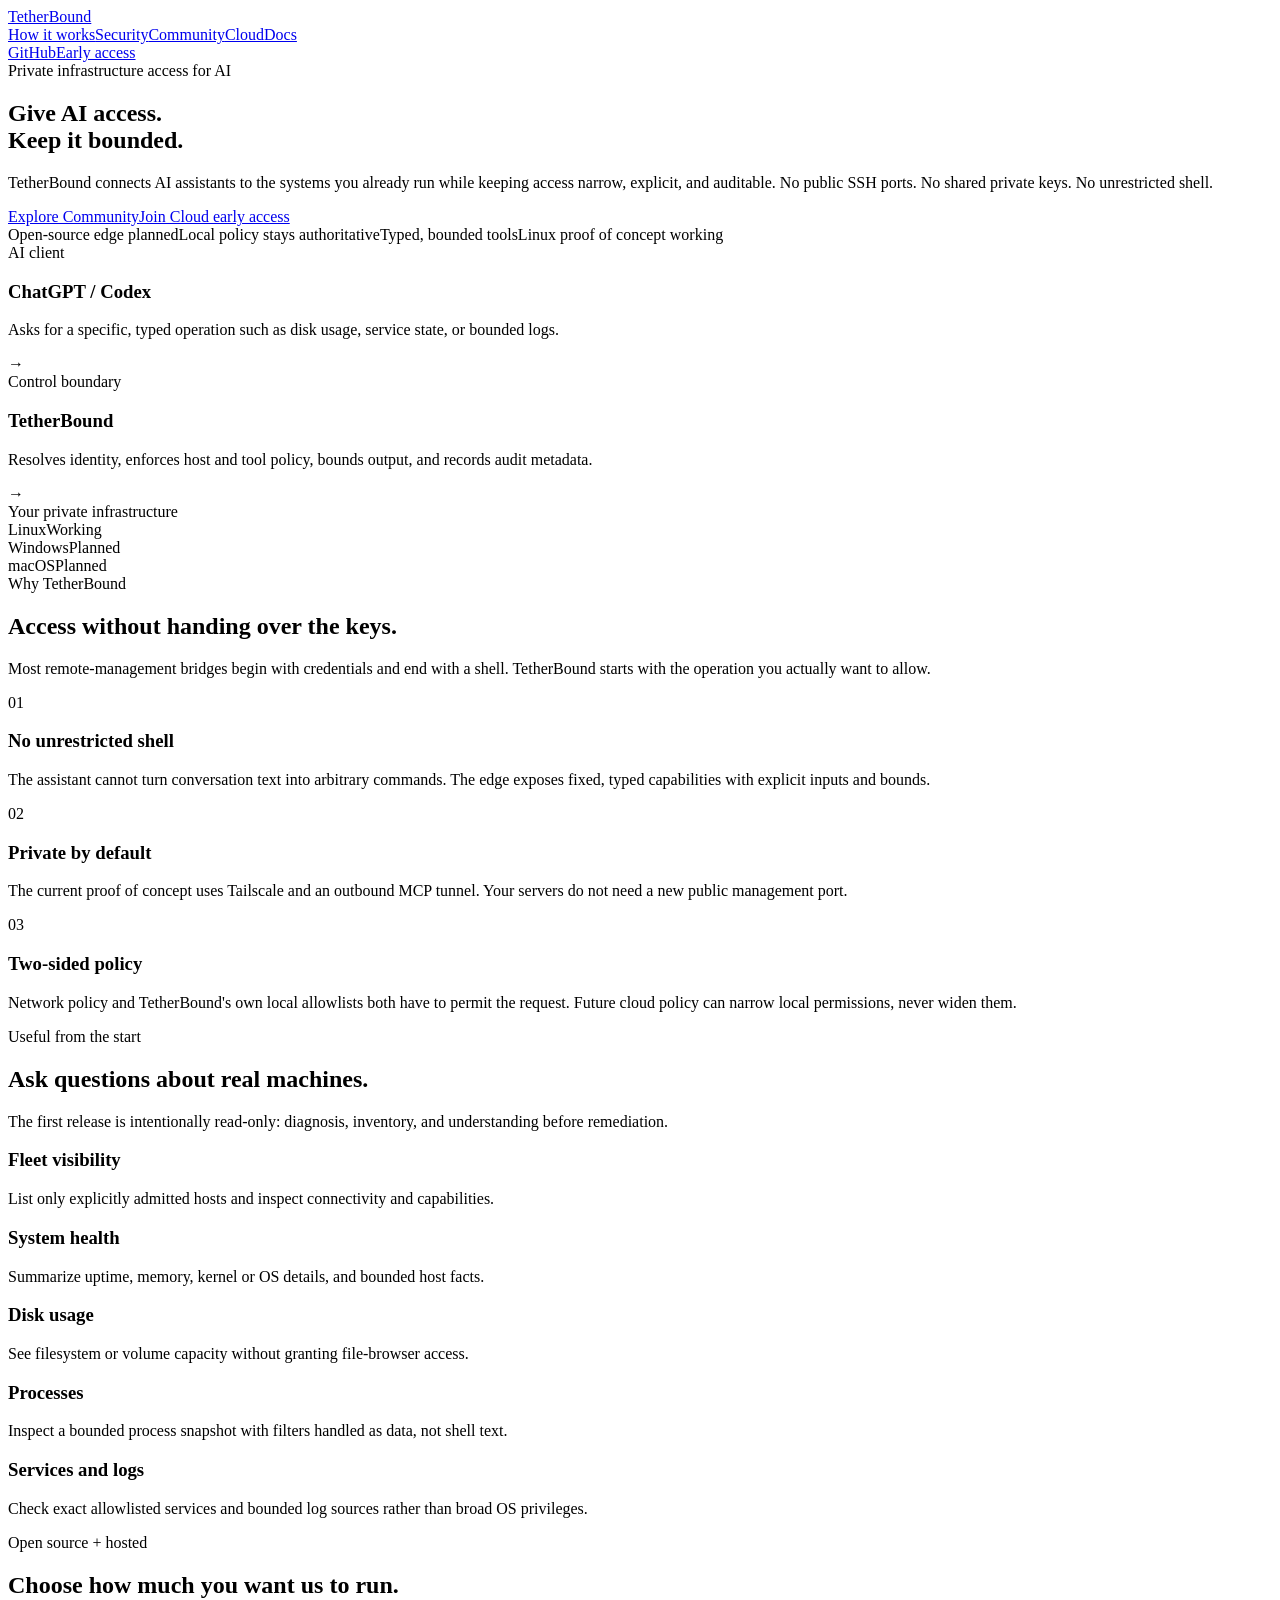
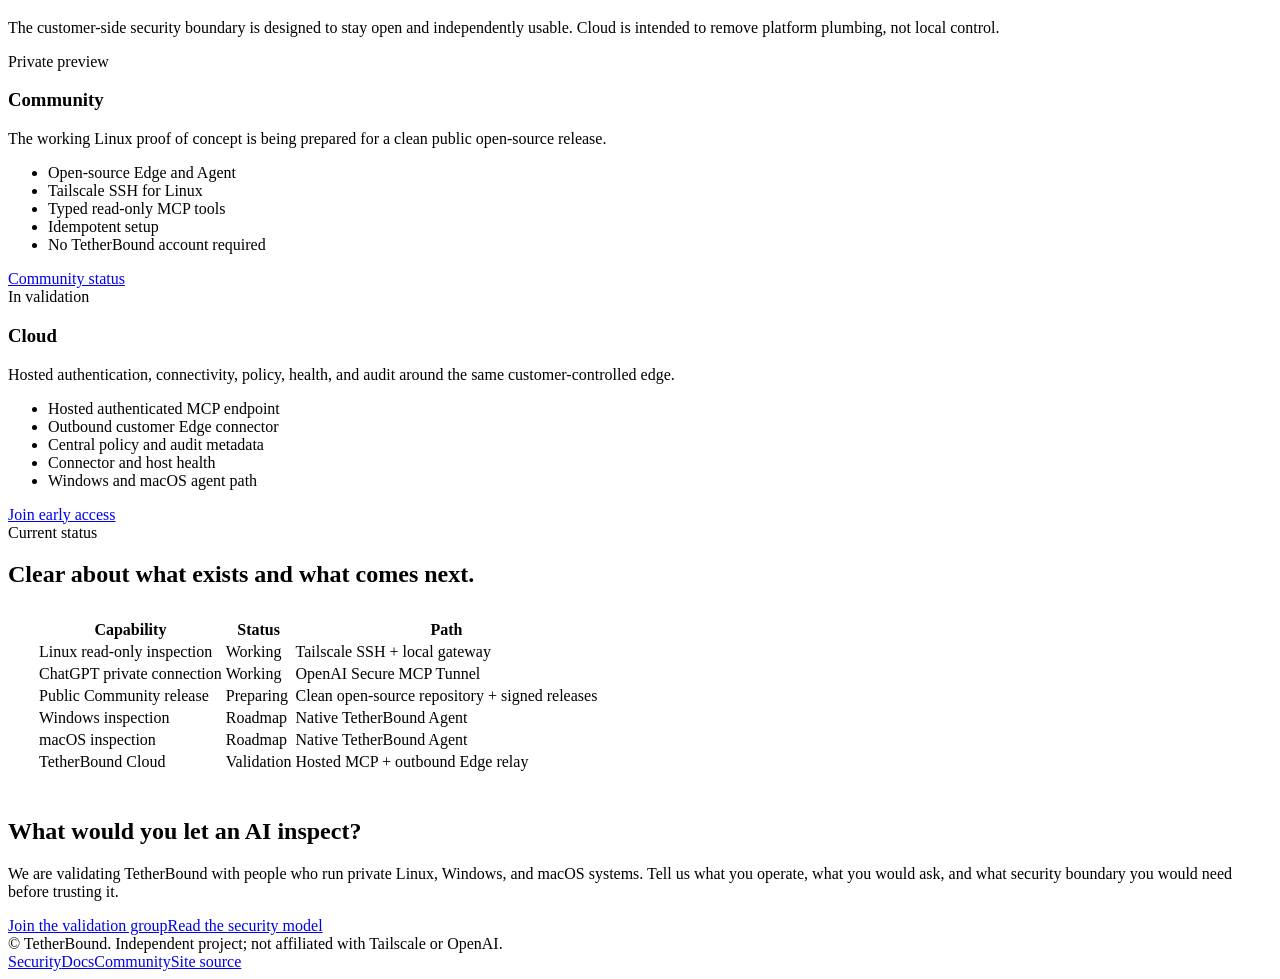
==== index.html @ b89d753d "feat: publish TetherBound validation site" ====
<!doctype html>
<html lang="en">
<head>
  <meta charset="utf-8">
  <meta name="viewport" content="width=device-width, initial-scale=1">
  <title>TetherBound — Give AI access. Keep it bounded.</title>
  <meta name="description" content="TetherBound gives AI assistants controlled access to private infrastructure without public ports, shared SSH keys, or unrestricted shell access.">
  <meta name="theme-color" content="#111814">
  <meta property="og:type" content="website">
  <meta property="og:title" content="TetherBound — Give AI access. Keep it bounded.">
  <meta property="og:description" content="Controlled, auditable AI access to private infrastructure. Community is in private preview; hosted Cloud is in validation.">
  <link rel="canonical" href="https://tetherbound.dev/">
  <link rel="stylesheet" href="./styles.css">
</head>
<body>
  <header class="site-header"><div class="container nav"><a class="brand" href="./index.html" aria-label="TetherBound home"><span class="brand-mark" aria-hidden="true"></span><span>TetherBound</span></a><nav class="nav-links" aria-label="Primary navigation"><a href="#how-it-works">How it works</a><a href="./security.html">Security</a><a href="./community.html">Community</a><a href="./cloud.html">Cloud</a><a href="./docs.html">Docs</a></nav><div class="nav-actions"><a class="button small" href="https://github.com/fijimunkii/tetherbound-site">GitHub</a><a class="button primary small" href="./cloud.html#early-access">Early access</a></div></div></header>
  <main>
    <section class="hero"><div class="container"><div class="eyebrow">Private infrastructure access for AI</div><h1>Give AI access.<br>Keep it bounded.</h1><p class="lede">TetherBound connects AI assistants to the systems you already run while keeping access narrow, explicit, and auditable. No public SSH ports. No shared private keys. No unrestricted shell.</p><div class="hero-actions"><a class="button primary" href="./community.html">Explore Community</a><a class="button" href="./cloud.html#early-access">Join Cloud early access</a></div><div class="trust-row"><span>Open-source edge planned</span><span>Local policy stays authoritative</span><span>Typed, bounded tools</span><span>Linux proof of concept working</span></div></div></section>
    <div class="container"><section class="panel architecture" id="how-it-works"><div class="architecture-grid"><div class="node"><div class="node-label">AI client</div><h3>ChatGPT / Codex</h3><p>Asks for a specific, typed operation such as disk usage, service state, or bounded logs.</p></div><div class="arrow">→</div><div class="node dark"><div class="node-label">Control boundary</div><h3>TetherBound</h3><p>Resolves identity, enforces host and tool policy, bounds output, and records audit metadata.</p></div><div class="arrow">→</div><div class="node"><div class="node-label">Your private infrastructure</div><div class="platforms"><div class="platform"><span>Linux</span><span class="badge">Working</span></div><div class="platform"><span>Windows</span><span class="badge planned">Planned</span></div><div class="platform"><span>macOS</span><span class="badge planned">Planned</span></div></div></div></div></section></div>
    <section class="section"><div class="container"><div class="section-head"><div class="eyebrow">Why TetherBound</div><h2>Access without handing over the keys.</h2><p>Most remote-management bridges begin with credentials and end with a shell. TetherBound starts with the operation you actually want to allow.</p></div><div class="grid-3"><article class="card"><div class="number">01</div><h3>No unrestricted shell</h3><p>The assistant cannot turn conversation text into arbitrary commands. The edge exposes fixed, typed capabilities with explicit inputs and bounds.</p></article><article class="card"><div class="number">02</div><h3>Private by default</h3><p>The current proof of concept uses Tailscale and an outbound MCP tunnel. Your servers do not need a new public management port.</p></article><article class="card"><div class="number">03</div><h3>Two-sided policy</h3><p>Network policy and TetherBound's own local allowlists both have to permit the request. Future cloud policy can narrow local permissions, never widen them.</p></article></div></div></section>
    <section class="section compact"><div class="container"><div class="section-head"><div class="eyebrow">Useful from the start</div><h2>Ask questions about real machines.</h2><p>The first release is intentionally read-only: diagnosis, inventory, and understanding before remediation.</p></div><div class="feature-list"><div class="feature"><h3>Fleet visibility</h3><p>List only explicitly admitted hosts and inspect connectivity and capabilities.</p></div><div class="feature"><h3>System health</h3><p>Summarize uptime, memory, kernel or OS details, and bounded host facts.</p></div><div class="feature"><h3>Disk usage</h3><p>See filesystem or volume capacity without granting file-browser access.</p></div><div class="feature"><h3>Processes</h3><p>Inspect a bounded process snapshot with filters handled as data, not shell text.</p></div><div class="feature"><h3>Services and logs</h3><p>Check exact allowlisted services and bounded log sources rather than broad OS privileges.</p></div></div></div></section>
    <section class="section"><div class="container"><div class="section-head"><div class="eyebrow">Open source + hosted</div><h2>Choose how much you want us to run.</h2><p>The customer-side security boundary is designed to stay open and independently usable. Cloud is intended to remove platform plumbing, not local control.</p></div><div class="split"><article class="panel edition"><span class="badge planned">Private preview</span><h3>Community</h3><p>The working Linux proof of concept is being prepared for a clean public open-source release.</p><ul><li>Open-source Edge and Agent</li><li>Tailscale SSH for Linux</li><li>Typed read-only MCP tools</li><li>Idempotent setup</li><li>No TetherBound account required</li></ul><a class="button primary" href="./community.html">Community status</a></article><article class="panel edition"><span class="badge cloud">In validation</span><h3>Cloud</h3><p>Hosted authentication, connectivity, policy, health, and audit around the same customer-controlled edge.</p><ul><li>Hosted authenticated MCP endpoint</li><li>Outbound customer Edge connector</li><li>Central policy and audit metadata</li><li>Connector and host health</li><li>Windows and macOS agent path</li></ul><a class="button accent" href="./cloud.html#early-access">Join early access</a></article></div></div></section>
    <section class="section compact"><div class="container"><div class="section-head"><div class="eyebrow">Current status</div><h2>Clear about what exists and what comes next.</h2></div><div class="panel" style="padding:10px 28px 24px;overflow:auto"><table class="status-table"><thead><tr><th>Capability</th><th>Status</th><th>Path</th></tr></thead><tbody><tr><td>Linux read-only inspection</td><td><span class="badge">Working</span></td><td>Tailscale SSH + local gateway</td></tr><tr><td>ChatGPT private connection</td><td><span class="badge">Working</span></td><td>OpenAI Secure MCP Tunnel</td></tr><tr><td>Public Community release</td><td><span class="badge planned">Preparing</span></td><td>Clean open-source repository + signed releases</td></tr><tr><td>Windows inspection</td><td><span class="badge planned">Roadmap</span></td><td>Native TetherBound Agent</td></tr><tr><td>macOS inspection</td><td><span class="badge planned">Roadmap</span></td><td>Native TetherBound Agent</td></tr><tr><td>TetherBound Cloud</td><td><span class="badge cloud">Validation</span></td><td>Hosted MCP + outbound Edge relay</td></tr></tbody></table></div></div></section>
    <section class="section"><div class="container"><div class="callout"><h2>What would you let an AI inspect?</h2><p>We are validating TetherBound with people who run private Linux, Windows, and macOS systems. Tell us what you operate, what you would ask, and what security boundary you would need before trusting it.</p><div class="hero-actions"><a class="button primary" href="./cloud.html#early-access">Join the validation group</a><a class="button" href="./security.html">Read the security model</a></div></div></div></section>
  </main>
  <footer class="site-footer"><div class="container footer-row"><div>© TetherBound. Independent project; not affiliated with Tailscale or OpenAI.</div><div class="footer-links"><a href="./security.html">Security</a><a href="./docs.html">Docs</a><a href="./community.html">Community</a><a href="https://github.com/fijimunkii/tetherbound-site">Site source</a></div></div></footer>
</body>
</html>
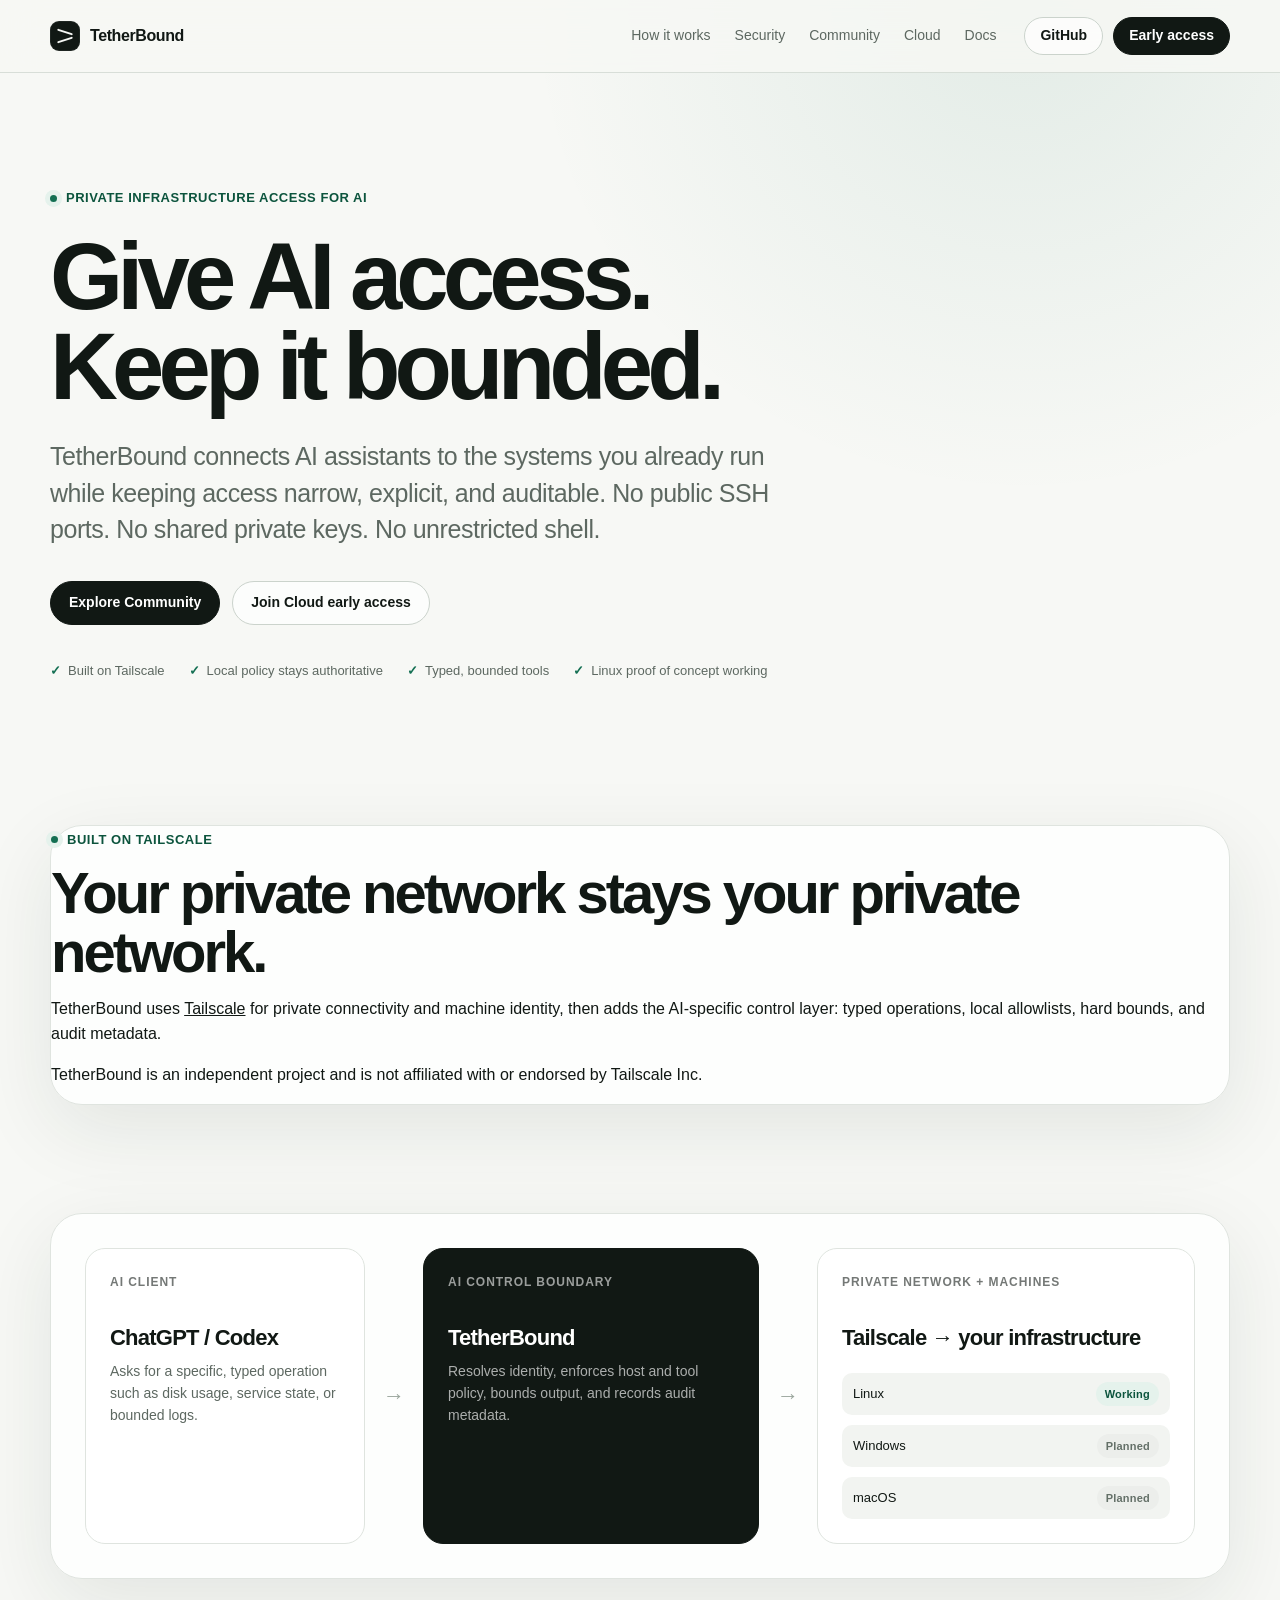
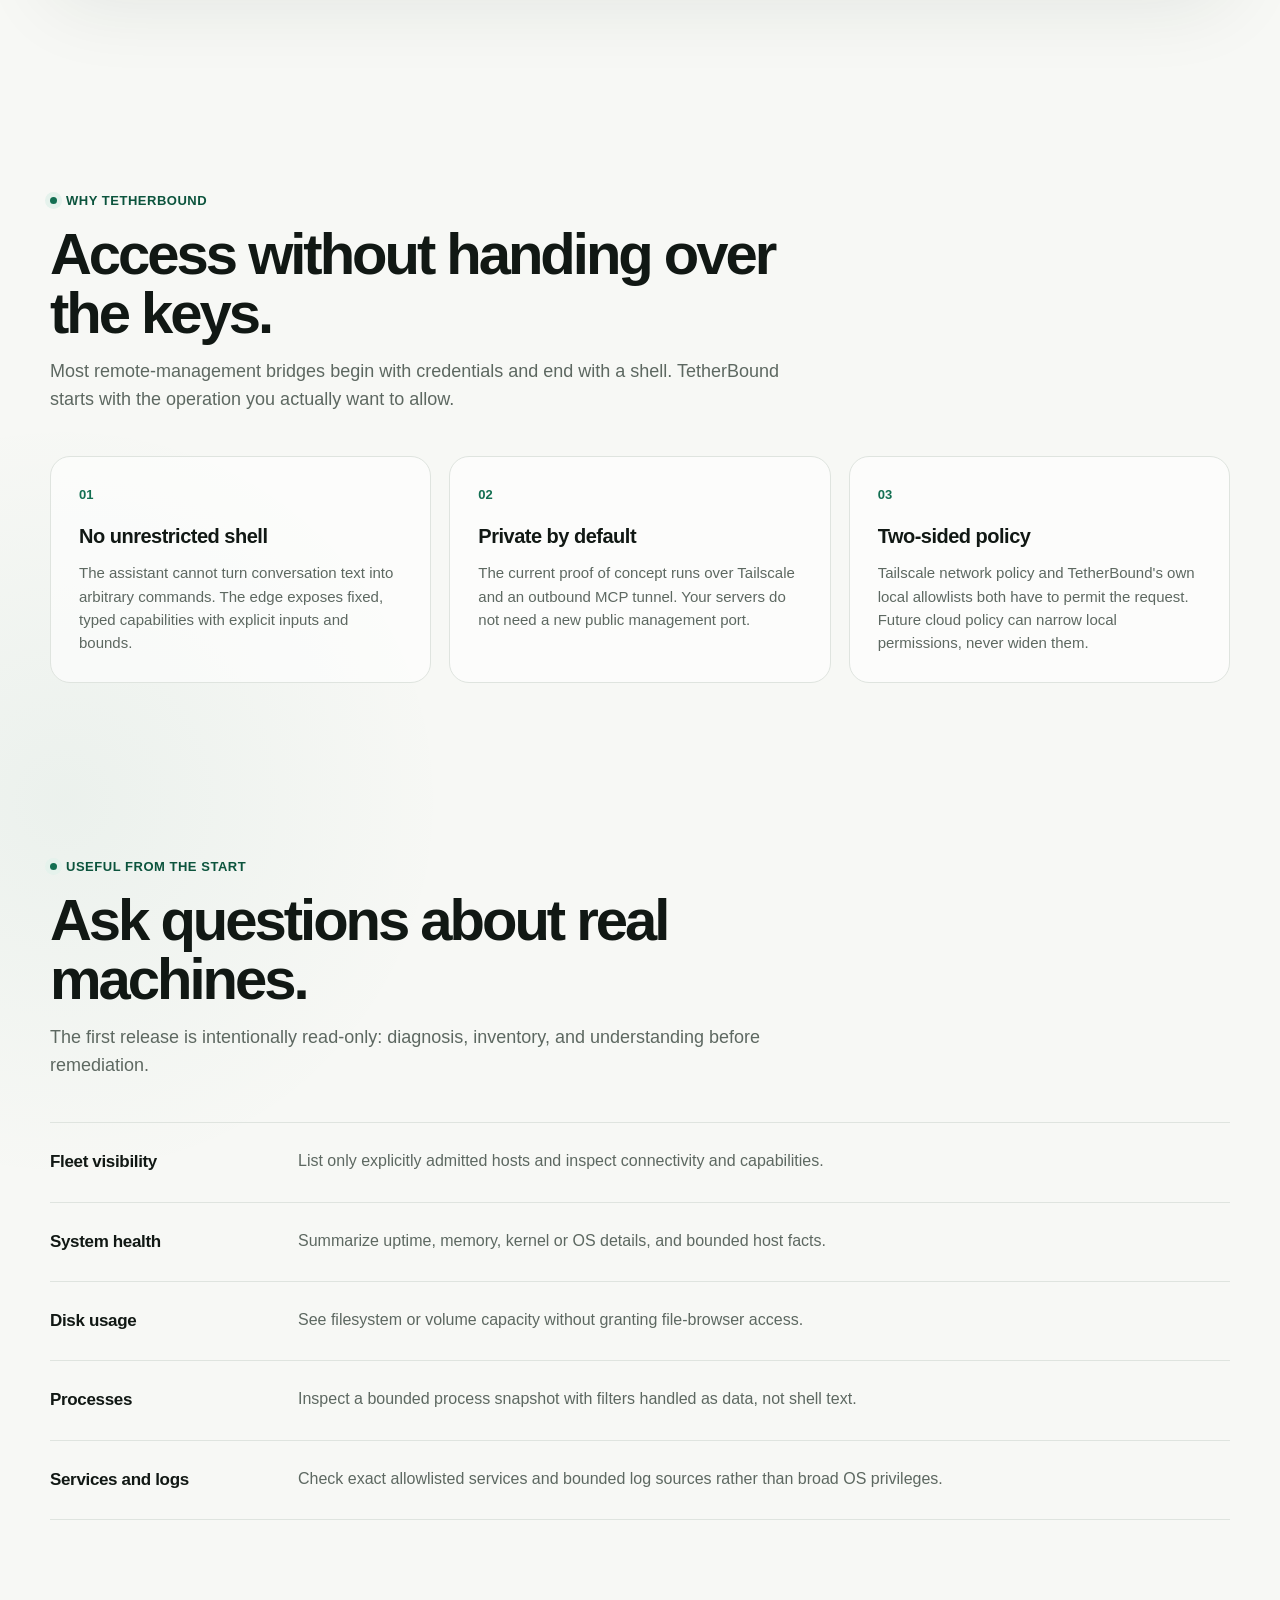
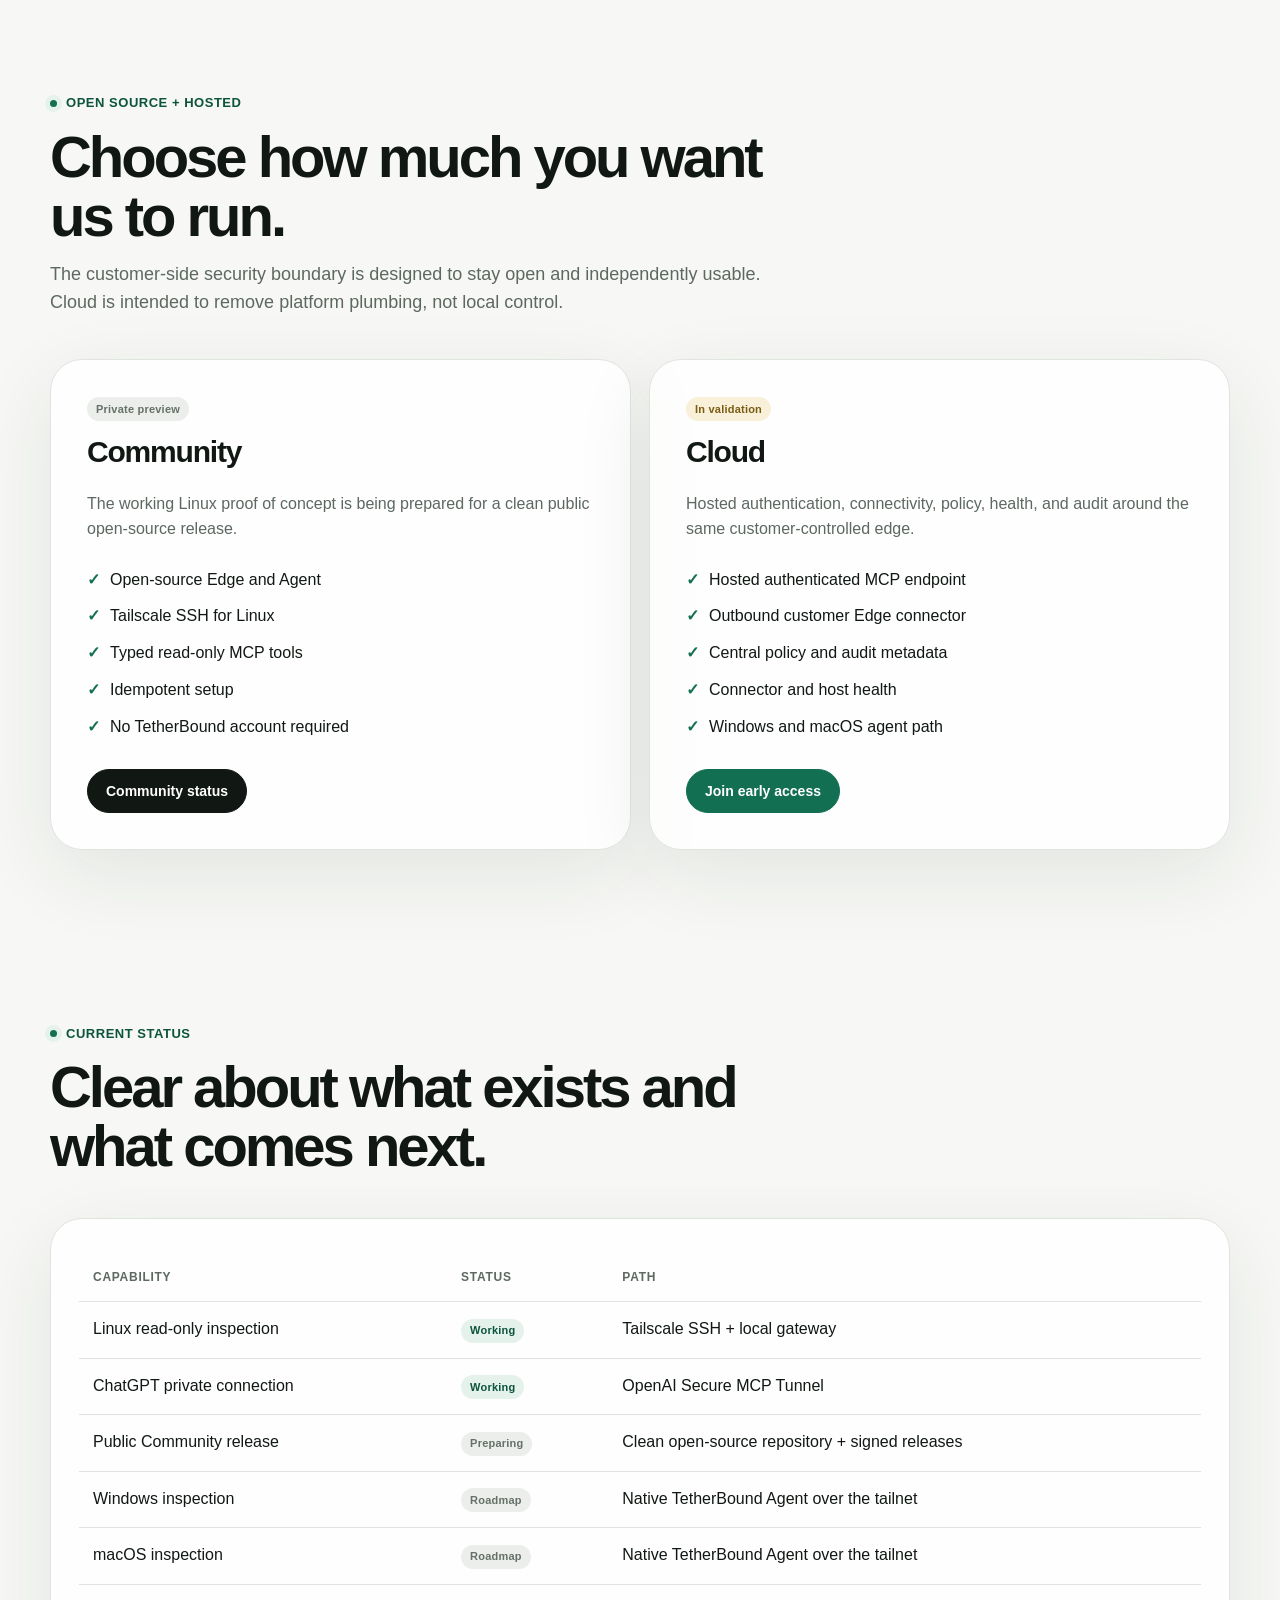
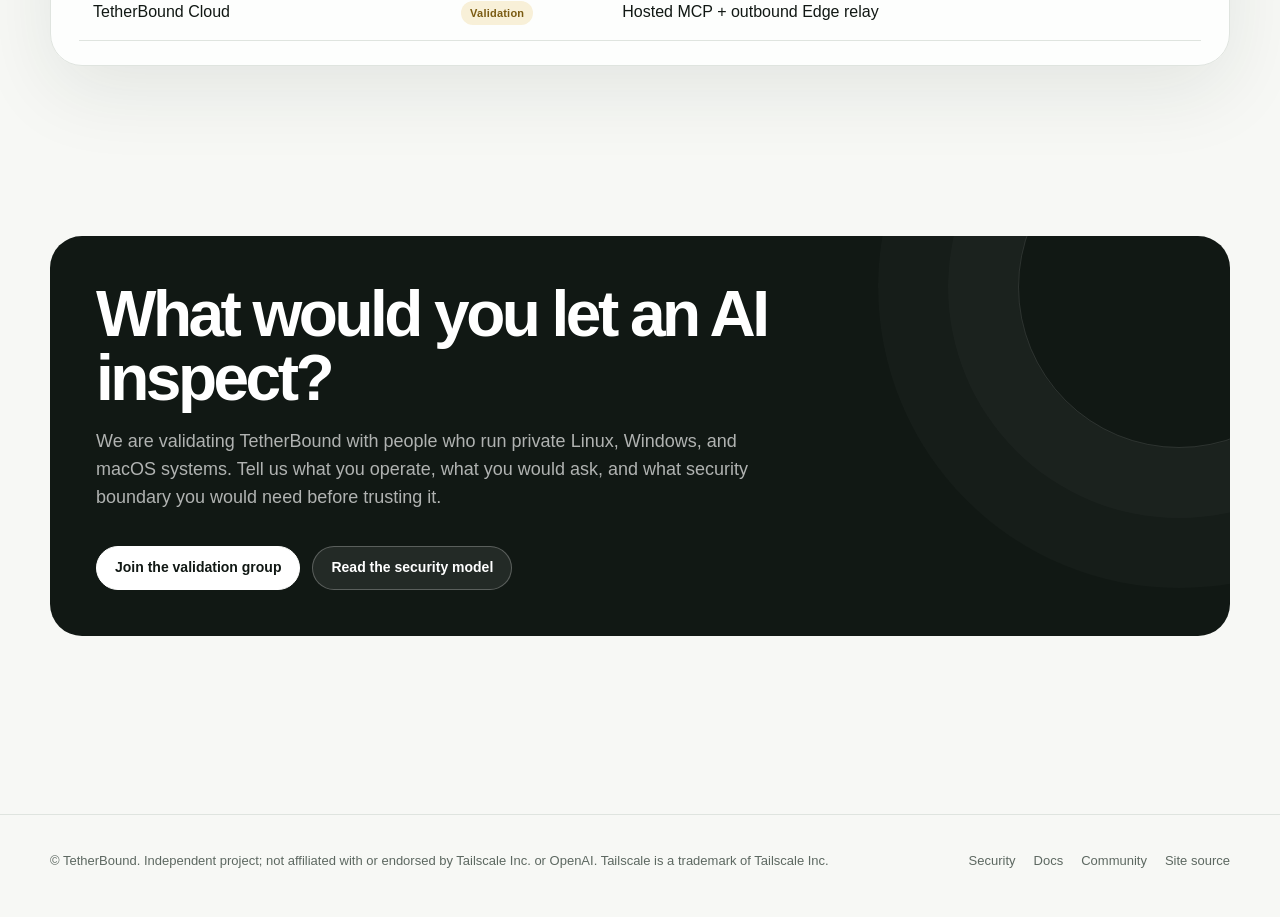
==== commit 551bfc9f: "feat: surface Tailscale foundation on landing page" ====
--- a/index.html
+++ b/index.html
@@ -2,27 +2,30 @@
 <html lang="en">
 <head>
   <meta charset="utf-8">
-  <meta name="viewport" content="width=device-width, initial-scale=1">
+  <meta name="viewport" content="width=device-width,initial-scale=1">
   <title>TetherBound — Give AI access. Keep it bounded.</title>
-  <meta name="description" content="TetherBound gives AI assistants controlled access to private infrastructure without public ports, shared SSH keys, or unrestricted shell access.">
+  <meta name="description" content="TetherBound gives AI assistants controlled access to private infrastructure, built on Tailscale connectivity and identity without unrestricted shell access.">
   <meta name="theme-color" content="#111814">
   <meta property="og:type" content="website">
   <meta property="og:title" content="TetherBound — Give AI access. Keep it bounded.">
-  <meta property="og:description" content="Controlled, auditable AI access to private infrastructure. Community is in private preview; hosted Cloud is in validation.">
+  <meta property="og:description" content="Bounded AI access to private infrastructure, built on Tailscale. Community is in private preview; hosted Cloud is in validation.">
   <link rel="canonical" href="https://tetherbound.dev/">
   <link rel="stylesheet" href="./styles.css">
 </head>
 <body>
   <header class="site-header"><div class="container nav"><a class="brand" href="./index.html" aria-label="TetherBound home"><span class="brand-mark" aria-hidden="true"></span><span>TetherBound</span></a><nav class="nav-links" aria-label="Primary navigation"><a href="#how-it-works">How it works</a><a href="./security.html">Security</a><a href="./community.html">Community</a><a href="./cloud.html">Cloud</a><a href="./docs.html">Docs</a></nav><div class="nav-actions"><a class="button small" href="https://github.com/fijimunkii/tetherbound-site">GitHub</a><a class="button primary small" href="./cloud.html#early-access">Early access</a></div></div></header>
   <main>
-    <section class="hero"><div class="container"><div class="eyebrow">Private infrastructure access for AI</div><h1>Give AI access.<br>Keep it bounded.</h1><p class="lede">TetherBound connects AI assistants to the systems you already run while keeping access narrow, explicit, and auditable. No public SSH ports. No shared private keys. No unrestricted shell.</p><div class="hero-actions"><a class="button primary" href="./community.html">Explore Community</a><a class="button" href="./cloud.html#early-access">Join Cloud early access</a></div><div class="trust-row"><span>Open-source edge planned</span><span>Local policy stays authoritative</span><span>Typed, bounded tools</span><span>Linux proof of concept working</span></div></div></section>
-    <div class="container"><section class="panel architecture" id="how-it-works"><div class="architecture-grid"><div class="node"><div class="node-label">AI client</div><h3>ChatGPT / Codex</h3><p>Asks for a specific, typed operation such as disk usage, service state, or bounded logs.</p></div><div class="arrow">→</div><div class="node dark"><div class="node-label">Control boundary</div><h3>TetherBound</h3><p>Resolves identity, enforces host and tool policy, bounds output, and records audit metadata.</p></div><div class="arrow">→</div><div class="node"><div class="node-label">Your private infrastructure</div><div class="platforms"><div class="platform"><span>Linux</span><span class="badge">Working</span></div><div class="platform"><span>Windows</span><span class="badge planned">Planned</span></div><div class="platform"><span>macOS</span><span class="badge planned">Planned</span></div></div></div></div></section></div>
-    <section class="section"><div class="container"><div class="section-head"><div class="eyebrow">Why TetherBound</div><h2>Access without handing over the keys.</h2><p>Most remote-management bridges begin with credentials and end with a shell. TetherBound starts with the operation you actually want to allow.</p></div><div class="grid-3"><article class="card"><div class="number">01</div><h3>No unrestricted shell</h3><p>The assistant cannot turn conversation text into arbitrary commands. The edge exposes fixed, typed capabilities with explicit inputs and bounds.</p></article><article class="card"><div class="number">02</div><h3>Private by default</h3><p>The current proof of concept uses Tailscale and an outbound MCP tunnel. Your servers do not need a new public management port.</p></article><article class="card"><div class="number">03</div><h3>Two-sided policy</h3><p>Network policy and TetherBound's own local allowlists both have to permit the request. Future cloud policy can narrow local permissions, never widen them.</p></article></div></div></section>
+    <section class="hero"><div class="container"><div class="eyebrow">Private infrastructure access for AI</div><h1>Give AI access.<br>Keep it bounded.</h1><p class="lede">TetherBound connects AI assistants to the systems you already run while keeping access narrow, explicit, and auditable. No public SSH ports. No shared private keys. No unrestricted shell.</p><div class="hero-actions"><a class="button primary" href="./community.html">Explore Community</a><a class="button" href="./cloud.html#early-access">Join Cloud early access</a></div><div class="trust-row"><span>Built on Tailscale</span><span>Local policy stays authoritative</span><span>Typed, bounded tools</span><span>Linux proof of concept working</span></div></div></section>
+
+    <section class="section compact foundation-section"><div class="container"><div class="panel foundation-panel"><div><div class="eyebrow">Built on Tailscale</div><h2>Your private network stays your private network.</h2></div><div class="foundation-copy"><p>TetherBound uses <a href="https://tailscale.com/">Tailscale</a> for private connectivity and machine identity, then adds the AI-specific control layer: typed operations, local allowlists, hard bounds, and audit metadata.</p><p class="foundation-note">TetherBound is an independent project and is not affiliated with or endorsed by Tailscale Inc.</p></div></div></div></section>
+
+    <div class="container"><section class="panel architecture" id="how-it-works"><div class="architecture-grid"><div class="node"><div class="node-label">AI client</div><h3>ChatGPT / Codex</h3><p>Asks for a specific, typed operation such as disk usage, service state, or bounded logs.</p></div><div class="arrow">→</div><div class="node dark"><div class="node-label">AI control boundary</div><h3>TetherBound</h3><p>Resolves identity, enforces host and tool policy, bounds output, and records audit metadata.</p></div><div class="arrow">→</div><div class="node"><div class="node-label">Private network + machines</div><h3 class="network-heading">Tailscale → your infrastructure</h3><div class="platforms"><div class="platform"><span>Linux</span><span class="badge">Working</span></div><div class="platform"><span>Windows</span><span class="badge planned">Planned</span></div><div class="platform"><span>macOS</span><span class="badge planned">Planned</span></div></div></div></div></section></div>
+    <section class="section"><div class="container"><div class="section-head"><div class="eyebrow">Why TetherBound</div><h2>Access without handing over the keys.</h2><p>Most remote-management bridges begin with credentials and end with a shell. TetherBound starts with the operation you actually want to allow.</p></div><div class="grid-3"><article class="card"><div class="number">01</div><h3>No unrestricted shell</h3><p>The assistant cannot turn conversation text into arbitrary commands. The edge exposes fixed, typed capabilities with explicit inputs and bounds.</p></article><article class="card"><div class="number">02</div><h3>Private by default</h3><p>The current proof of concept runs over Tailscale and an outbound MCP tunnel. Your servers do not need a new public management port.</p></article><article class="card"><div class="number">03</div><h3>Two-sided policy</h3><p>Tailscale network policy and TetherBound's own local allowlists both have to permit the request. Future cloud policy can narrow local permissions, never widen them.</p></article></div></div></section>
     <section class="section compact"><div class="container"><div class="section-head"><div class="eyebrow">Useful from the start</div><h2>Ask questions about real machines.</h2><p>The first release is intentionally read-only: diagnosis, inventory, and understanding before remediation.</p></div><div class="feature-list"><div class="feature"><h3>Fleet visibility</h3><p>List only explicitly admitted hosts and inspect connectivity and capabilities.</p></div><div class="feature"><h3>System health</h3><p>Summarize uptime, memory, kernel or OS details, and bounded host facts.</p></div><div class="feature"><h3>Disk usage</h3><p>See filesystem or volume capacity without granting file-browser access.</p></div><div class="feature"><h3>Processes</h3><p>Inspect a bounded process snapshot with filters handled as data, not shell text.</p></div><div class="feature"><h3>Services and logs</h3><p>Check exact allowlisted services and bounded log sources rather than broad OS privileges.</p></div></div></div></section>
     <section class="section"><div class="container"><div class="section-head"><div class="eyebrow">Open source + hosted</div><h2>Choose how much you want us to run.</h2><p>The customer-side security boundary is designed to stay open and independently usable. Cloud is intended to remove platform plumbing, not local control.</p></div><div class="split"><article class="panel edition"><span class="badge planned">Private preview</span><h3>Community</h3><p>The working Linux proof of concept is being prepared for a clean public open-source release.</p><ul><li>Open-source Edge and Agent</li><li>Tailscale SSH for Linux</li><li>Typed read-only MCP tools</li><li>Idempotent setup</li><li>No TetherBound account required</li></ul><a class="button primary" href="./community.html">Community status</a></article><article class="panel edition"><span class="badge cloud">In validation</span><h3>Cloud</h3><p>Hosted authentication, connectivity, policy, health, and audit around the same customer-controlled edge.</p><ul><li>Hosted authenticated MCP endpoint</li><li>Outbound customer Edge connector</li><li>Central policy and audit metadata</li><li>Connector and host health</li><li>Windows and macOS agent path</li></ul><a class="button accent" href="./cloud.html#early-access">Join early access</a></article></div></div></section>
-    <section class="section compact"><div class="container"><div class="section-head"><div class="eyebrow">Current status</div><h2>Clear about what exists and what comes next.</h2></div><div class="panel" style="padding:10px 28px 24px;overflow:auto"><table class="status-table"><thead><tr><th>Capability</th><th>Status</th><th>Path</th></tr></thead><tbody><tr><td>Linux read-only inspection</td><td><span class="badge">Working</span></td><td>Tailscale SSH + local gateway</td></tr><tr><td>ChatGPT private connection</td><td><span class="badge">Working</span></td><td>OpenAI Secure MCP Tunnel</td></tr><tr><td>Public Community release</td><td><span class="badge planned">Preparing</span></td><td>Clean open-source repository + signed releases</td></tr><tr><td>Windows inspection</td><td><span class="badge planned">Roadmap</span></td><td>Native TetherBound Agent</td></tr><tr><td>macOS inspection</td><td><span class="badge planned">Roadmap</span></td><td>Native TetherBound Agent</td></tr><tr><td>TetherBound Cloud</td><td><span class="badge cloud">Validation</span></td><td>Hosted MCP + outbound Edge relay</td></tr></tbody></table></div></div></section>
+    <section class="section compact"><div class="container"><div class="section-head"><div class="eyebrow">Current status</div><h2>Clear about what exists and what comes next.</h2></div><div class="panel" style="padding:10px 28px 24px;overflow:auto"><table class="status-table"><thead><tr><th>Capability</th><th>Status</th><th>Path</th></tr></thead><tbody><tr><td>Linux read-only inspection</td><td><span class="badge">Working</span></td><td>Tailscale SSH + local gateway</td></tr><tr><td>ChatGPT private connection</td><td><span class="badge">Working</span></td><td>OpenAI Secure MCP Tunnel</td></tr><tr><td>Public Community release</td><td><span class="badge planned">Preparing</span></td><td>Clean open-source repository + signed releases</td></tr><tr><td>Windows inspection</td><td><span class="badge planned">Roadmap</span></td><td>Native TetherBound Agent over the tailnet</td></tr><tr><td>macOS inspection</td><td><span class="badge planned">Roadmap</span></td><td>Native TetherBound Agent over the tailnet</td></tr><tr><td>TetherBound Cloud</td><td><span class="badge cloud">Validation</span></td><td>Hosted MCP + outbound Edge relay</td></tr></tbody></table></div></div></section>
     <section class="section"><div class="container"><div class="callout"><h2>What would you let an AI inspect?</h2><p>We are validating TetherBound with people who run private Linux, Windows, and macOS systems. Tell us what you operate, what you would ask, and what security boundary you would need before trusting it.</p><div class="hero-actions"><a class="button primary" href="./cloud.html#early-access">Join the validation group</a><a class="button" href="./security.html">Read the security model</a></div></div></div></section>
   </main>
-  <footer class="site-footer"><div class="container footer-row"><div>© TetherBound. Independent project; not affiliated with Tailscale or OpenAI.</div><div class="footer-links"><a href="./security.html">Security</a><a href="./docs.html">Docs</a><a href="./community.html">Community</a><a href="https://github.com/fijimunkii/tetherbound-site">Site source</a></div></div></footer>
+  <footer class="site-footer"><div class="container footer-row"><div>© TetherBound. Independent project; not affiliated with or endorsed by Tailscale Inc. or OpenAI. Tailscale is a trademark of Tailscale Inc.</div><div class="footer-links"><a href="./security.html">Security</a><a href="./docs.html">Docs</a><a href="./community.html">Community</a><a href="https://github.com/fijimunkii/tetherbound-site">Site source</a></div></div></footer>
 </body>
 </html>
--- a/styles.css
+++ b/styles.css
@@ -0,0 +1 @@
+:root {--bg:#f7f8f5;--surface:rgba(255,255,255,.82);--surface-solid:#fff;--ink:#111814;--muted:#5d6861;--line:#dfe4df;--line-strong:#cbd3cc;--accent:#136f52;--accent-dark:#0c543d;--accent-soft:#e5f2ec;--warning:#7a5b12;--warning-soft:#f8f0d8;--shadow:0 24px 80px rgba(26,39,31,.09);--radius-sm:12px;--radius-md:20px;--radius-lg:32px;--max:1180px}*{box-sizing:border-box}html{scroll-behavior:smooth}body{margin:0;color:var(--ink);background:radial-gradient(circle at 80% 0%,rgba(19,111,82,.09),transparent 31rem),radial-gradient(circle at 5% 42%,rgba(19,111,82,.05),transparent 24rem),var(--bg);font-family:Inter,ui-sans-serif,-apple-system,BlinkMacSystemFont,"Segoe UI",sans-serif;line-height:1.55;-webkit-font-smoothing:antialiased}a{color:inherit}img,svg{max-width:100%}.container{width:min(calc(100% - 40px),var(--max));margin-inline:auto}.site-header{position:sticky;top:0;z-index:20;backdrop-filter:blur(18px);background:rgba(247,248,245,.82);border-bottom:1px solid rgba(203,211,204,.7)}.nav{min-height:72px;display:flex;align-items:center;gap:28px}.brand{display:inline-flex;align-items:center;gap:10px;text-decoration:none;font-weight:720;letter-spacing:-.025em;white-space:nowrap}.brand-mark{position:relative;width:30px;height:30px;border-radius:9px;background:var(--ink);box-shadow:inset 0 0 0 1px rgba(255,255,255,.06)}.brand-mark:before,.brand-mark:after{content:"";position:absolute;left:7px;right:7px;height:2px;border-radius:999px;background:#f7f8f5}.brand-mark:before{top:10px;transform:rotate(18deg)}.brand-mark:after{bottom:10px;transform:rotate(-18deg)}.nav-links{display:flex;align-items:center;gap:24px;margin-left:auto;font-size:14px;color:var(--muted)}.nav-links a{text-decoration:none}.nav-links a:hover{color:var(--ink)}.nav-actions{display:flex;gap:10px}.button{display:inline-flex;align-items:center;justify-content:center;gap:8px;min-height:44px;padding:0 18px;border:1px solid var(--line-strong);border-radius:999px;text-decoration:none;font-weight:650;font-size:14px;background:rgba(255,255,255,.7);transition:transform .16s ease,border-color .16s ease,background .16s ease}.button:hover{transform:translateY(-1px);border-color:#aeb9b0}.button.primary{background:var(--ink);color:#fff;border-color:var(--ink)}.button.primary:hover{background:#26312b}.button.accent{background:var(--accent);color:#fff;border-color:var(--accent)}.button.accent:hover{background:var(--accent-dark)}.button.small{min-height:38px;padding-inline:15px}.hero{padding:112px 0 72px}.eyebrow{display:inline-flex;align-items:center;gap:9px;color:var(--accent-dark);font-size:13px;font-weight:700;letter-spacing:.04em;text-transform:uppercase}.eyebrow:before{content:"";width:7px;height:7px;border-radius:999px;background:var(--accent);box-shadow:0 0 0 5px var(--accent-soft)}.hero h1{max-width:960px;margin:22px 0 26px;font-size:clamp(52px,7.5vw,94px);line-height:.96;letter-spacing:-.062em;font-weight:720}.hero .lede{max-width:760px;margin:0;color:var(--muted);font-size:clamp(19px,2.2vw,25px);line-height:1.45;letter-spacing:-.018em}.hero-actions{display:flex;flex-wrap:wrap;gap:12px;margin-top:34px}.trust-row{display:flex;flex-wrap:wrap;gap:12px 24px;margin-top:36px;color:var(--muted);font-size:13px}.trust-row span:before{content:"✓";margin-right:7px;color:var(--accent);font-weight:800}.panel{border:1px solid var(--line);border-radius:var(--radius-lg);background:var(--surface);box-shadow:var(--shadow)}.architecture{margin:36px 0 110px;padding:34px;overflow:hidden}.architecture-grid{display:grid;grid-template-columns:1fr auto 1.2fr auto 1.35fr;align-items:stretch;gap:18px}.node{min-height:175px;padding:24px;border:1px solid var(--line);border-radius:var(--radius-md);background:var(--surface-solid)}.node.dark{background:var(--ink);color:#fff;border-color:var(--ink)}.node .node-label{font-size:12px;text-transform:uppercase;letter-spacing:.08em;opacity:.58;font-weight:700}.node h3{margin:30px 0 6px;font-size:22px;letter-spacing:-.035em}.node p{margin:0;font-size:14px;color:var(--muted)}.node.dark p{color:rgba(255,255,255,.65)}.arrow{display:grid;place-items:center;color:#9ba69d;font-size:22px}.platforms{display:grid;gap:10px;margin-top:18px}.platform{display:flex;align-items:center;justify-content:space-between;gap:12px;padding:9px 11px;border-radius:10px;background:#f2f4f1;font-size:13px}.badge{display:inline-flex;align-items:center;min-height:24px;padding:0 9px;border-radius:999px;font-size:11px;font-weight:750;letter-spacing:.02em;background:var(--accent-soft);color:var(--accent-dark)}.badge.planned{background:#eceeeb;color:#647068}.badge.cloud{background:var(--warning-soft);color:var(--warning)}.section{padding:98px 0}.section.compact{padding:72px 0}.section-head{max-width:760px;margin-bottom:42px}.section h2{margin:12px 0 16px;font-size:clamp(36px,5vw,58px);line-height:1.02;letter-spacing:-.052em}.section-head p,.section-intro{color:var(--muted);font-size:18px;margin:0}.grid-3{display:grid;grid-template-columns:repeat(3,1fr);gap:18px}.grid-2{display:grid;grid-template-columns:repeat(2,1fr);gap:18px}.card{padding:28px;border:1px solid var(--line);border-radius:var(--radius-md);background:rgba(255,255,255,.62)}.card h3{margin:16px 0 9px;font-size:20px;letter-spacing:-.025em}.card p{margin:0;color:var(--muted);font-size:15px}.card .number{color:var(--accent);font-size:13px;font-weight:800}.feature-list{display:grid;gap:0;border-top:1px solid var(--line)}.feature{display:grid;grid-template-columns:220px 1fr;gap:28px;padding:26px 0;border-bottom:1px solid var(--line)}.feature h3{margin:0;font-size:17px;letter-spacing:-.02em}.feature p{margin:0;color:var(--muted)}.split{display:grid;grid-template-columns:1fr 1fr;gap:18px}.edition{padding:36px}.edition h3{font-size:30px;margin:8px 0 10px;letter-spacing:-.04em}.edition>p{color:var(--muted)}.edition ul{list-style:none;padding:0;margin:26px 0 30px;display:grid;gap:12px}.edition li{display:flex;gap:10px;align-items:flex-start}.edition li:before{content:"✓";color:var(--accent);font-weight:800}.callout{padding:46px;background:var(--ink);color:#fff;border-radius:var(--radius-lg);overflow:hidden;position:relative}.callout:after{content:"";position:absolute;width:320px;height:320px;border:1px solid rgba(255,255,255,.12);border-radius:50%;right:-110px;top:-110px;box-shadow:0 0 0 70px rgba(255,255,255,.025),0 0 0 140px rgba(255,255,255,.018)}.callout h2{max-width:800px;margin:0 0 18px;font-size:clamp(38px,5vw,64px);letter-spacing:-.055em;line-height:1}.callout p{max-width:680px;color:rgba(255,255,255,.67);font-size:18px}.callout .hero-actions{position:relative;z-index:1}.callout .button{border-color:rgba(255,255,255,.25);background:rgba(255,255,255,.08);color:#fff}.callout .button.primary{color:var(--ink);background:#fff;border-color:#fff}.page-hero{padding:90px 0 50px}.page-hero h1{margin:14px 0 18px;font-size:clamp(48px,7vw,76px);letter-spacing:-.058em;line-height:.98}.page-hero p{max-width:760px;color:var(--muted);font-size:20px}.prose{max-width:800px}.prose h2{margin-top:58px;font-size:30px;letter-spacing:-.035em}.prose h3{margin-top:32px;font-size:20px;letter-spacing:-.02em}.prose p,.prose li{color:#465149}.prose a{color:var(--accent-dark)}.prose code{background:#e9ece8;padding:.13em .36em;border-radius:6px;font-family:ui-monospace,SFMono-Regular,Menlo,monospace;font-size:.9em}.prose pre{overflow:auto;padding:22px;border-radius:16px;background:#121915;color:#eaf0eb}.prose pre code{background:transparent;padding:0;color:inherit}.docs-grid{display:grid;grid-template-columns:repeat(2,1fr);gap:16px}.doc-link{display:block;padding:26px;border:1px solid var(--line);border-radius:18px;text-decoration:none;background:rgba(255,255,255,.65)}.doc-link:hover{border-color:var(--line-strong);background:#fff}.doc-link strong{display:block;margin-bottom:7px;font-size:17px}.doc-link span{color:var(--muted);font-size:14px}.status-table{width:100%;border-collapse:collapse;margin-top:24px}.status-table th,.status-table td{padding:15px 14px;border-bottom:1px solid var(--line);text-align:left;vertical-align:top}.status-table th{color:var(--muted);font-size:12px;text-transform:uppercase;letter-spacing:.06em}.faq{display:grid;gap:0}.faq details{padding:22px 0;border-bottom:1px solid var(--line)}.faq summary{cursor:pointer;font-weight:700;font-size:18px;letter-spacing:-.02em}.faq details p{max-width:760px;color:var(--muted)}.site-footer{margin-top:80px;padding:36px 0 46px;border-top:1px solid var(--line);color:var(--muted);font-size:13px}.footer-row{display:flex;justify-content:space-between;gap:24px;align-items:center}.footer-links{display:flex;gap:18px;flex-wrap:wrap}.footer-links a{text-decoration:none}.notice{padding:18px 20px;border-radius:14px;background:var(--warning-soft);color:#5e4918;font-size:14px}.notice strong{color:#46340c}@media(max-width:920px){.nav-links{display:none}.architecture-grid{grid-template-columns:1fr}.arrow{transform:rotate(90deg);min-height:26px}.grid-3{grid-template-columns:1fr}.grid-2,.split,.docs-grid{grid-template-columns:1fr}.feature{grid-template-columns:1fr;gap:8px}}@media(max-width:620px){.container{width:min(calc(100% - 28px),var(--max))}.site-header .nav{min-height:64px}.nav-actions .button:first-child{display:none}.hero{padding-top:76px}.architecture{padding:18px;margin-bottom:76px}.section{padding:72px 0}.callout{padding:30px}.footer-row{flex-direction:column;align-items:flex-start}}@media(prefers-reduced-motion:reduce){html{scroll-behavior:auto}*,*:before,*:after{transition:none!important}}
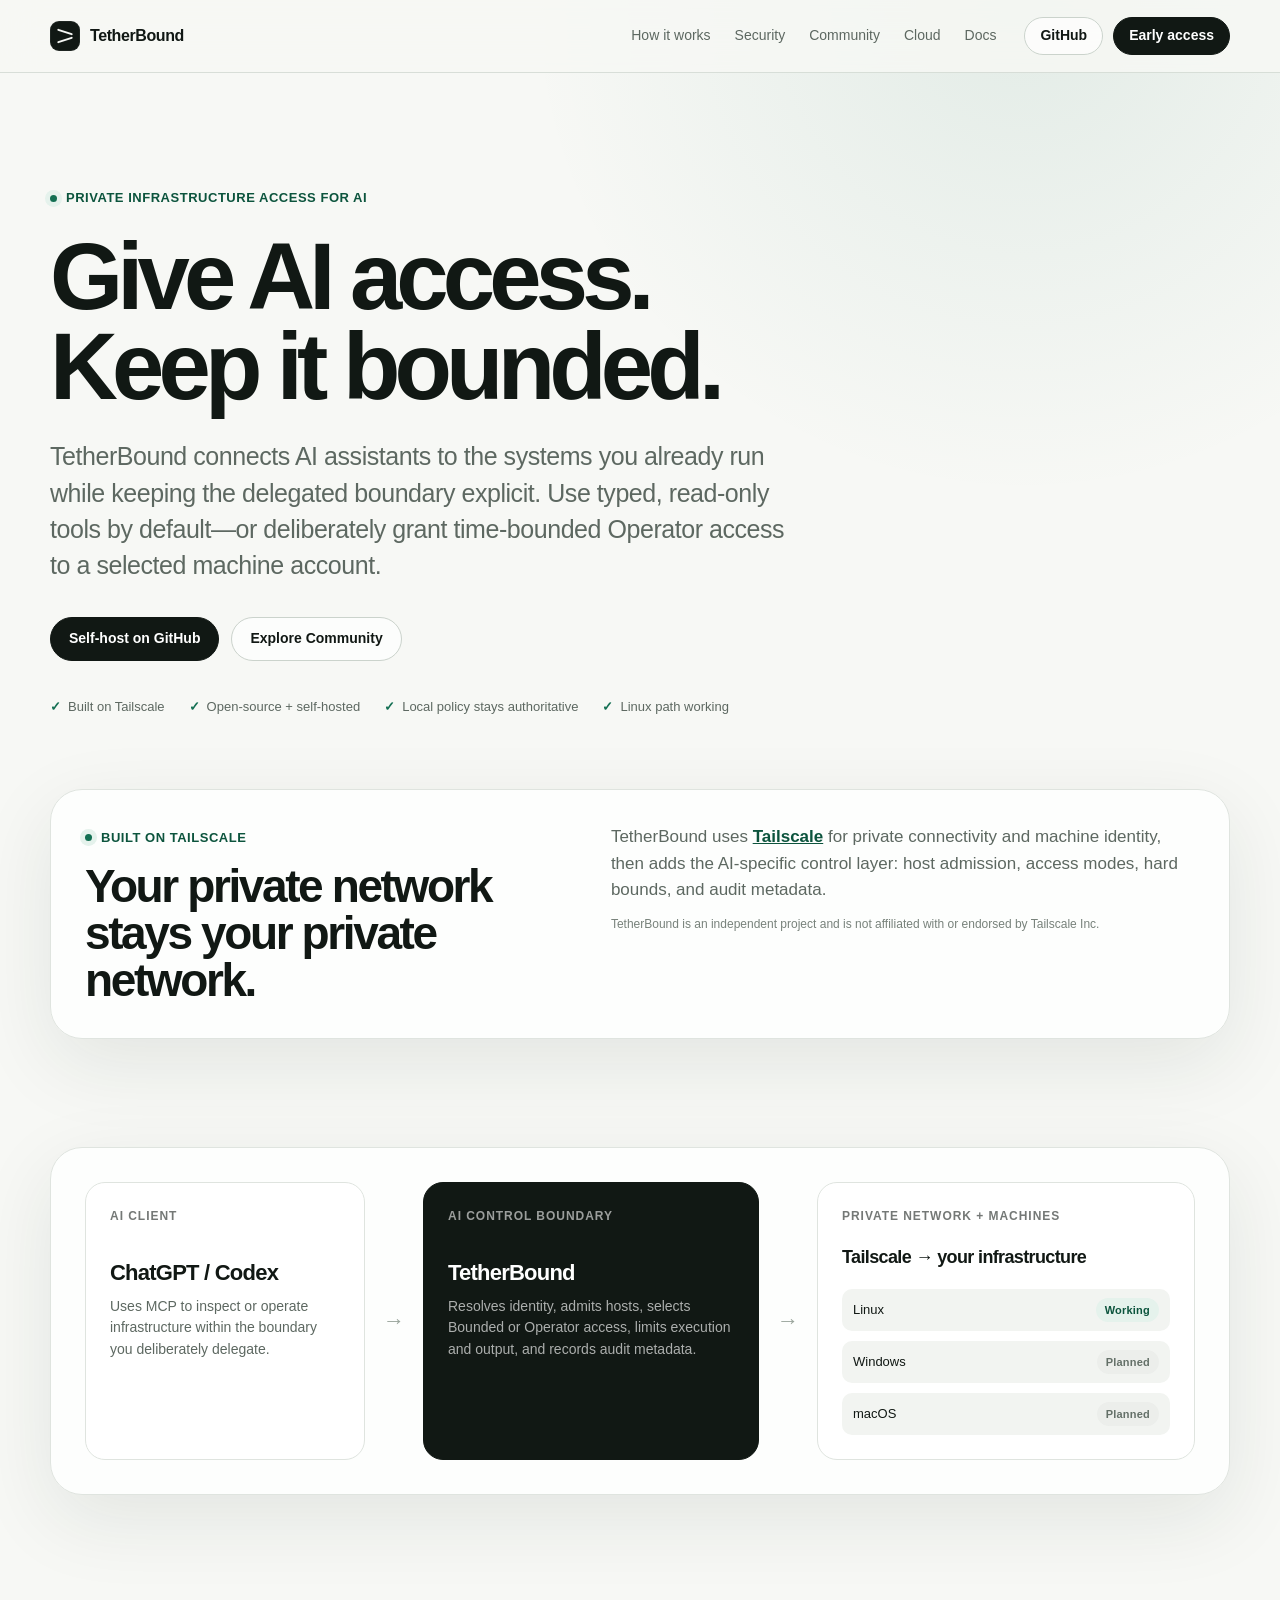
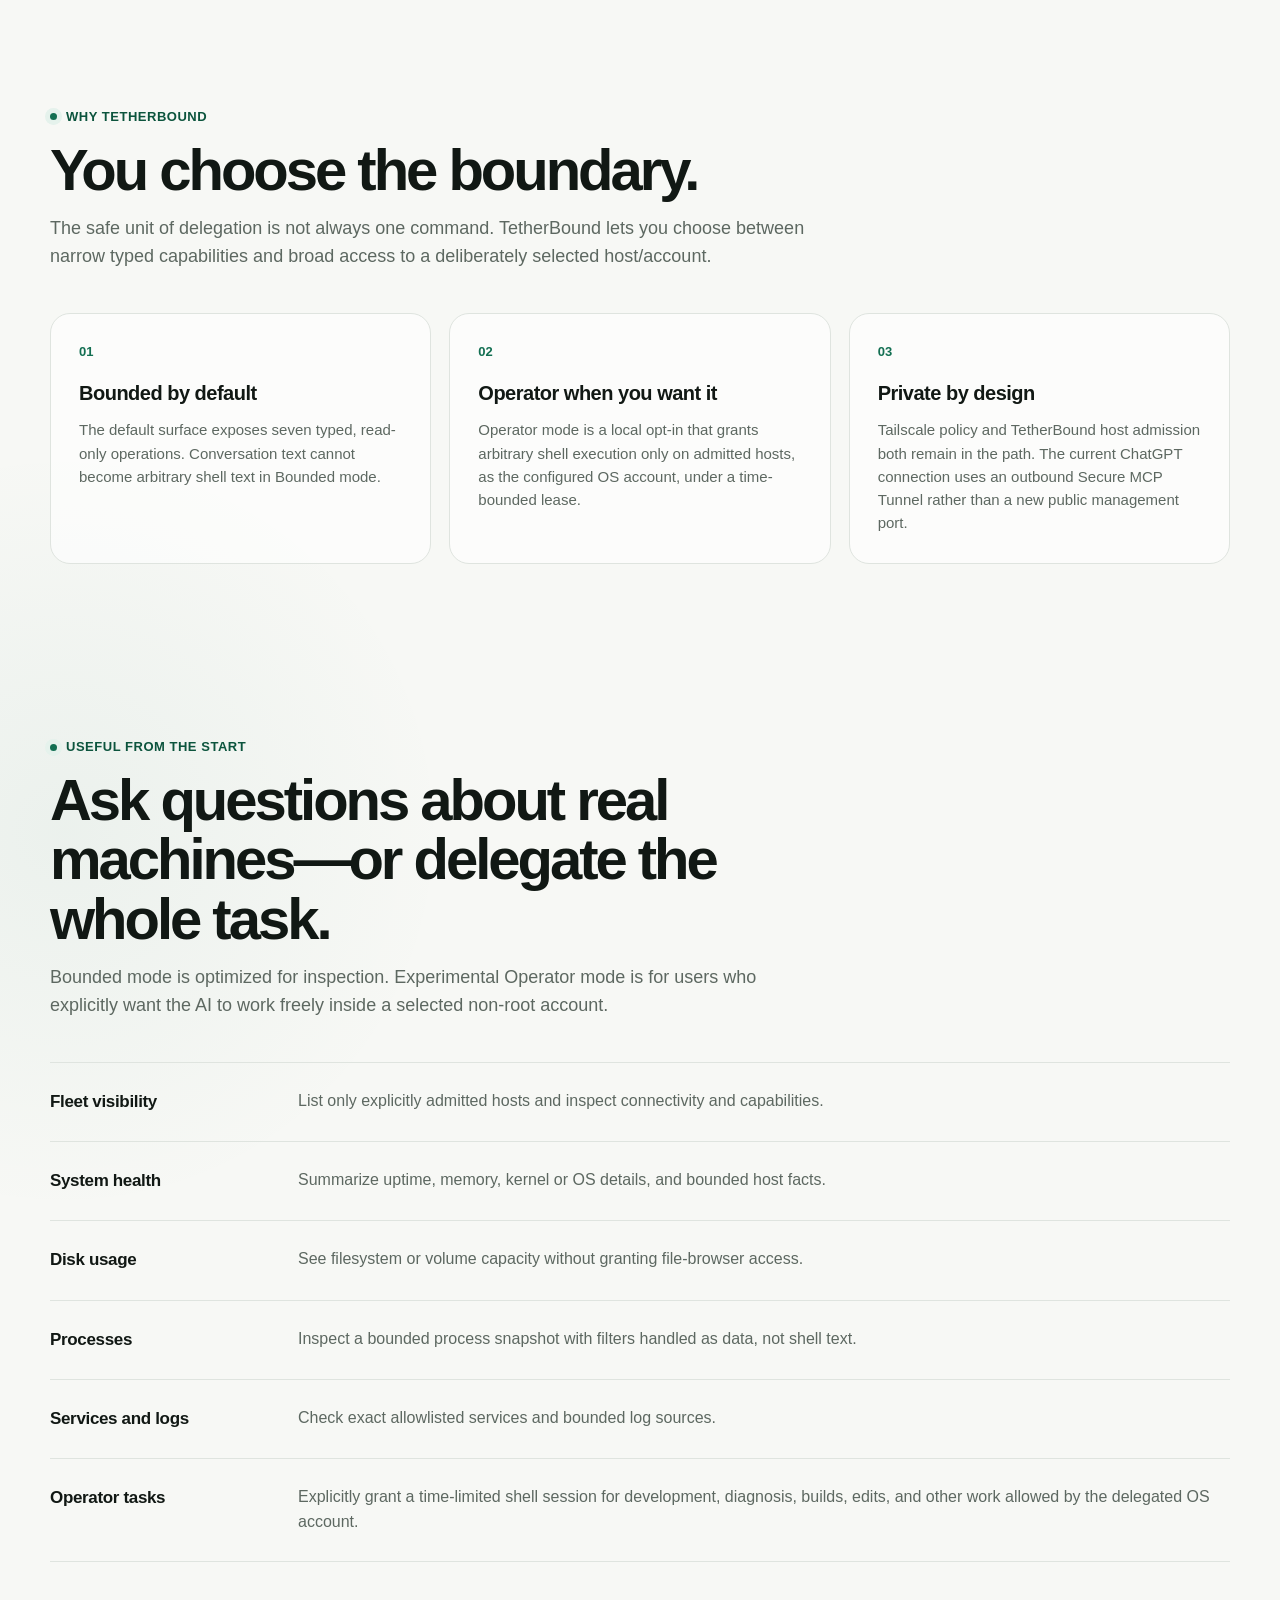
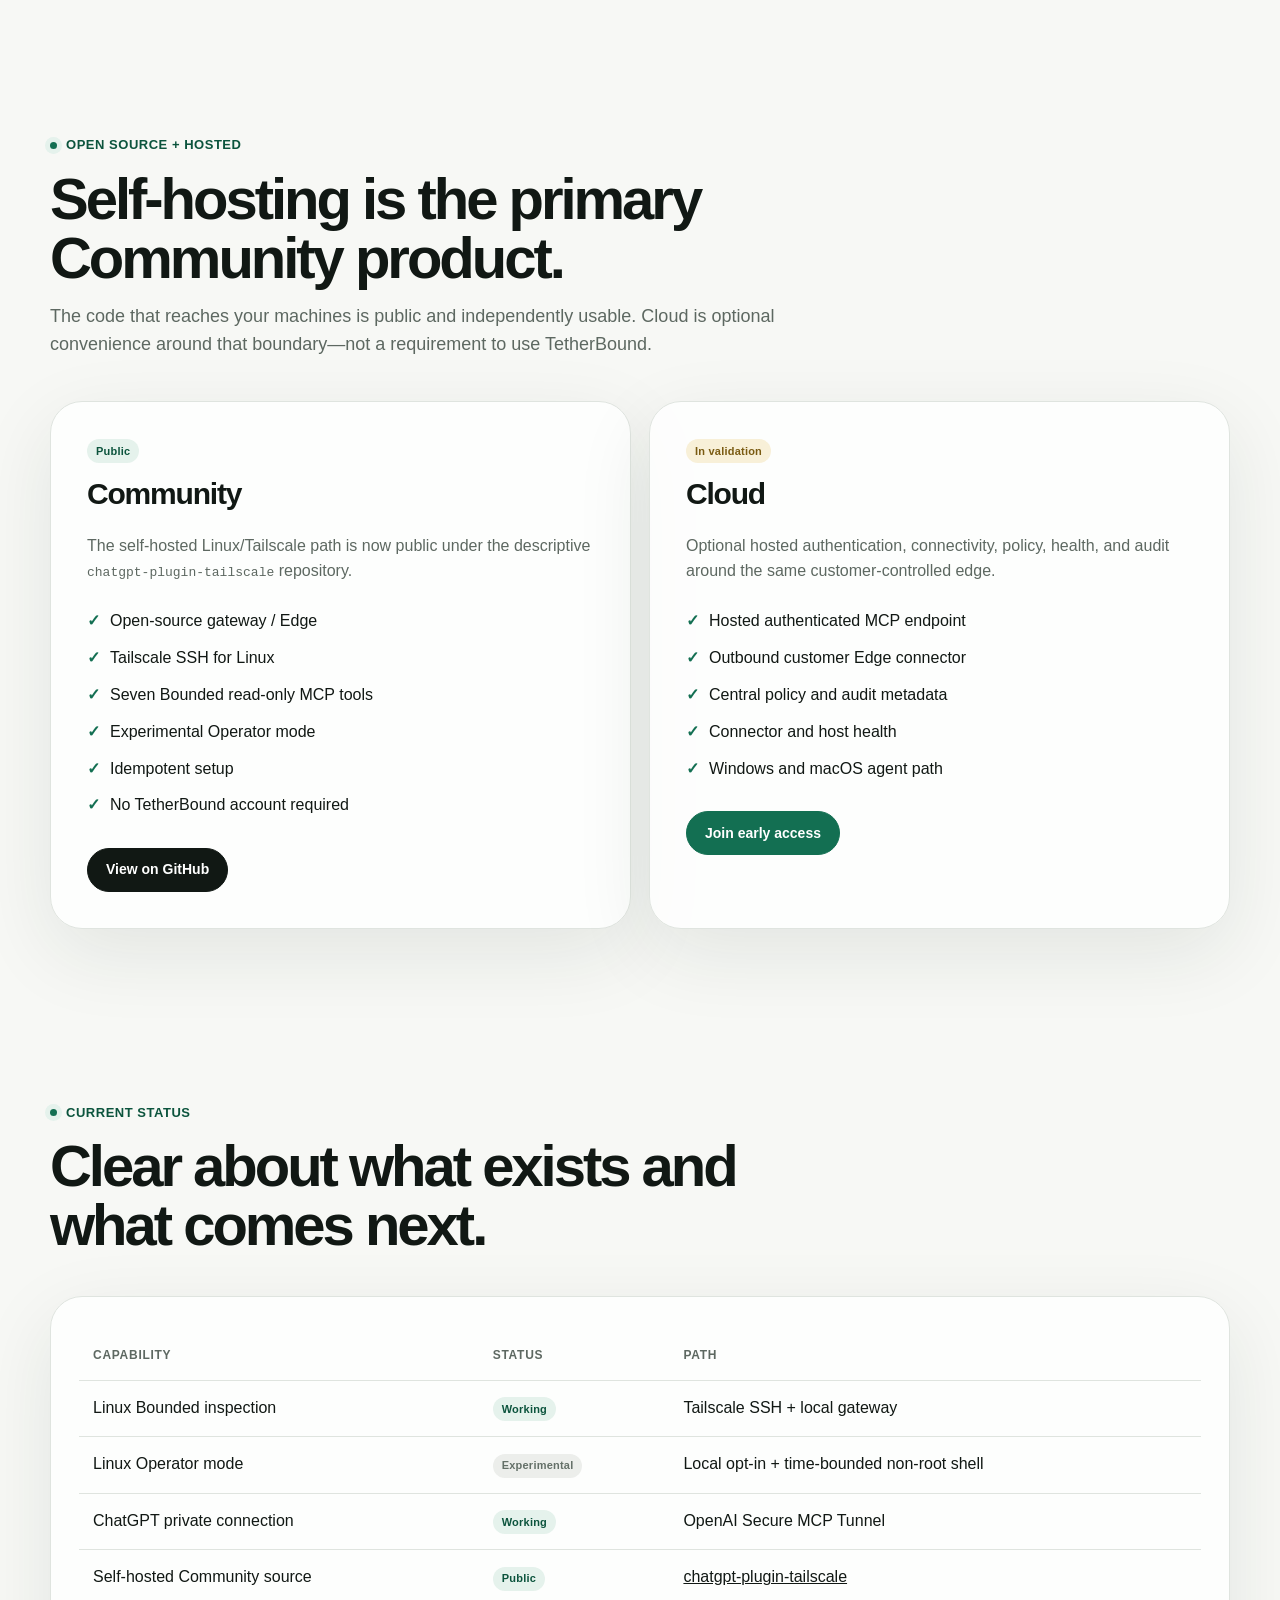
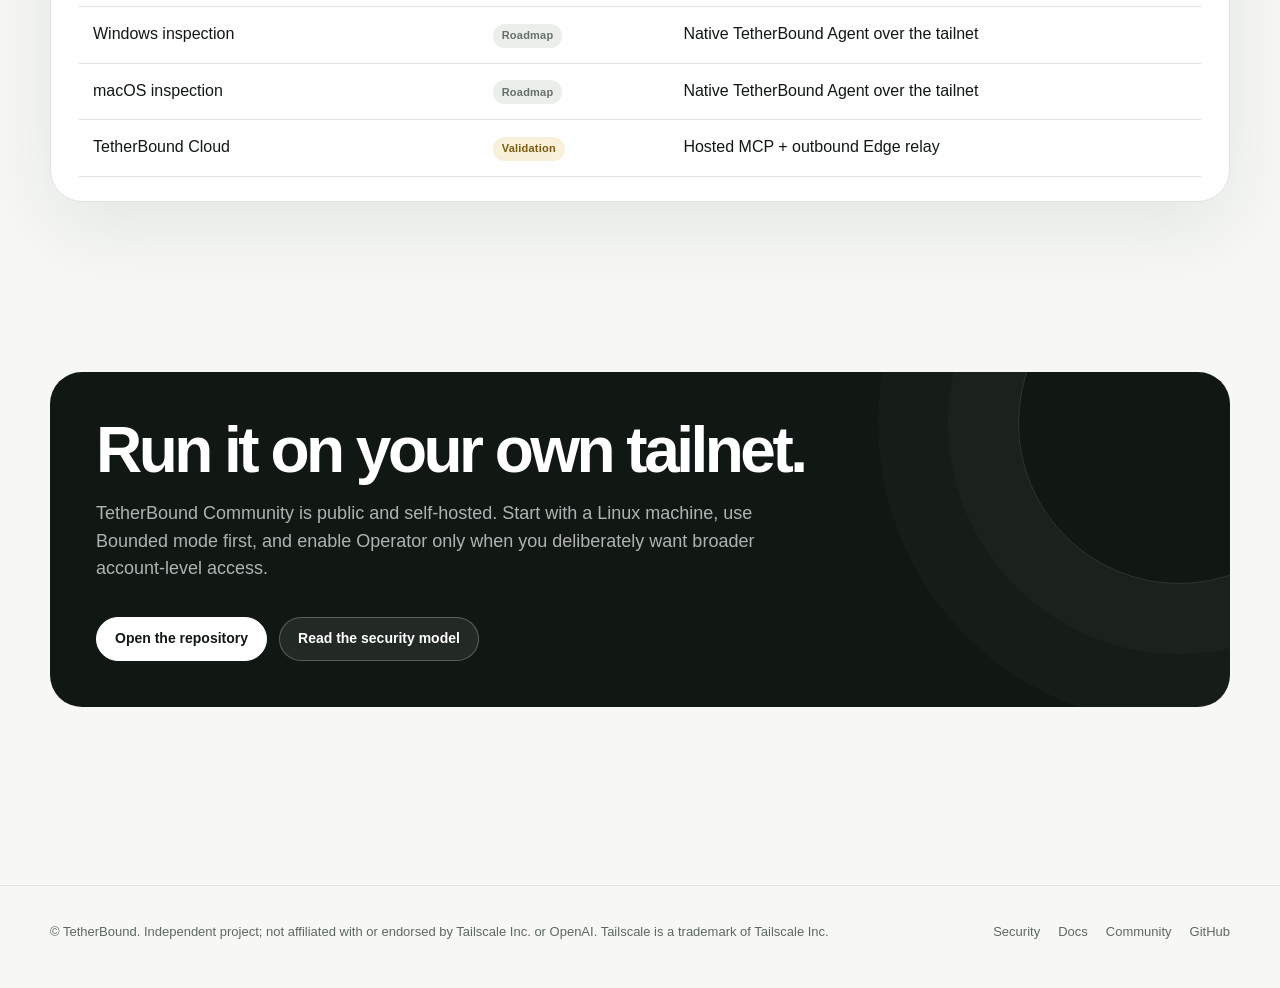
==== commit d0185800: "site: launch public self-hosted Community" ====
--- a/index.html
+++ b/index.html
@@ -4,28 +4,28 @@
   <meta charset="utf-8">
   <meta name="viewport" content="width=device-width,initial-scale=1">
   <title>TetherBound — Give AI access. Keep it bounded.</title>
-  <meta name="description" content="TetherBound gives AI assistants controlled access to private infrastructure, built on Tailscale connectivity and identity without unrestricted shell access.">
+  <meta name="description" content="TetherBound is an open-source, self-hosted MCP gateway for giving AI assistants controlled access to private infrastructure over Tailscale.">
   <meta name="theme-color" content="#111814">
   <meta property="og:type" content="website">
   <meta property="og:title" content="TetherBound — Give AI access. Keep it bounded.">
-  <meta property="og:description" content="Bounded AI access to private infrastructure, built on Tailscale. Community is in private preview; hosted Cloud is in validation.">
+  <meta property="og:description" content="Open-source, self-hosted AI access to private infrastructure over Tailscale, with bounded tools by default and an explicit Operator mode.">
   <link rel="canonical" href="https://tetherbound.dev/">
   <link rel="stylesheet" href="./styles.css">
 </head>
 <body>
-  <header class="site-header"><div class="container nav"><a class="brand" href="./index.html" aria-label="TetherBound home"><span class="brand-mark" aria-hidden="true"></span><span>TetherBound</span></a><nav class="nav-links" aria-label="Primary navigation"><a href="#how-it-works">How it works</a><a href="./security.html">Security</a><a href="./community.html">Community</a><a href="./cloud.html">Cloud</a><a href="./docs.html">Docs</a></nav><div class="nav-actions"><a class="button small" href="https://github.com/fijimunkii/tetherbound-site">GitHub</a><a class="button primary small" href="./cloud.html#early-access">Early access</a></div></div></header>
+  <header class="site-header"><div class="container nav"><a class="brand" href="./index.html" aria-label="TetherBound home"><span class="brand-mark" aria-hidden="true"></span><span>TetherBound</span></a><nav class="nav-links" aria-label="Primary navigation"><a href="#how-it-works">How it works</a><a href="./security.html">Security</a><a href="./community.html">Community</a><a href="./cloud.html">Cloud</a><a href="./docs.html">Docs</a></nav><div class="nav-actions"><a class="button small" href="https://github.com/fijimunkii/chatgpt-plugin-tailscale">GitHub</a><a class="button primary small" href="./cloud.html#early-access">Early access</a></div></div></header>
   <main>
-    <section class="hero"><div class="container"><div class="eyebrow">Private infrastructure access for AI</div><h1>Give AI access.<br>Keep it bounded.</h1><p class="lede">TetherBound connects AI assistants to the systems you already run while keeping access narrow, explicit, and auditable. No public SSH ports. No shared private keys. No unrestricted shell.</p><div class="hero-actions"><a class="button primary" href="./community.html">Explore Community</a><a class="button" href="./cloud.html#early-access">Join Cloud early access</a></div><div class="trust-row"><span>Built on Tailscale</span><span>Local policy stays authoritative</span><span>Typed, bounded tools</span><span>Linux proof of concept working</span></div></div></section>
+    <section class="hero"><div class="container"><div class="eyebrow">Private infrastructure access for AI</div><h1>Give AI access.<br>Keep it bounded.</h1><p class="lede">TetherBound connects AI assistants to the systems you already run while keeping the delegated boundary explicit. Use typed, read-only tools by default—or deliberately grant time-bounded Operator access to a selected machine account.</p><div class="hero-actions"><a class="button primary" href="https://github.com/fijimunkii/chatgpt-plugin-tailscale">Self-host on GitHub</a><a class="button" href="./community.html">Explore Community</a></div><div class="trust-row"><span>Built on Tailscale</span><span>Open-source + self-hosted</span><span>Local policy stays authoritative</span><span>Linux path working</span></div></div></section>
 
-    <section class="section compact foundation-section"><div class="container"><div class="panel foundation-panel"><div><div class="eyebrow">Built on Tailscale</div><h2>Your private network stays your private network.</h2></div><div class="foundation-copy"><p>TetherBound uses <a href="https://tailscale.com/">Tailscale</a> for private connectivity and machine identity, then adds the AI-specific control layer: typed operations, local allowlists, hard bounds, and audit metadata.</p><p class="foundation-note">TetherBound is an independent project and is not affiliated with or endorsed by Tailscale Inc.</p></div></div></div></section>
+    <section class="section compact foundation-section"><div class="container"><div class="panel foundation-panel"><div><div class="eyebrow">Built on Tailscale</div><h2>Your private network stays your private network.</h2></div><div class="foundation-copy"><p>TetherBound uses <a href="https://tailscale.com/">Tailscale</a> for private connectivity and machine identity, then adds the AI-specific control layer: host admission, access modes, hard bounds, and audit metadata.</p><p class="foundation-note">TetherBound is an independent project and is not affiliated with or endorsed by Tailscale Inc.</p></div></div></div></section>
 
-    <div class="container"><section class="panel architecture" id="how-it-works"><div class="architecture-grid"><div class="node"><div class="node-label">AI client</div><h3>ChatGPT / Codex</h3><p>Asks for a specific, typed operation such as disk usage, service state, or bounded logs.</p></div><div class="arrow">→</div><div class="node dark"><div class="node-label">AI control boundary</div><h3>TetherBound</h3><p>Resolves identity, enforces host and tool policy, bounds output, and records audit metadata.</p></div><div class="arrow">→</div><div class="node"><div class="node-label">Private network + machines</div><h3 class="network-heading">Tailscale → your infrastructure</h3><div class="platforms"><div class="platform"><span>Linux</span><span class="badge">Working</span></div><div class="platform"><span>Windows</span><span class="badge planned">Planned</span></div><div class="platform"><span>macOS</span><span class="badge planned">Planned</span></div></div></div></div></section></div>
-    <section class="section"><div class="container"><div class="section-head"><div class="eyebrow">Why TetherBound</div><h2>Access without handing over the keys.</h2><p>Most remote-management bridges begin with credentials and end with a shell. TetherBound starts with the operation you actually want to allow.</p></div><div class="grid-3"><article class="card"><div class="number">01</div><h3>No unrestricted shell</h3><p>The assistant cannot turn conversation text into arbitrary commands. The edge exposes fixed, typed capabilities with explicit inputs and bounds.</p></article><article class="card"><div class="number">02</div><h3>Private by default</h3><p>The current proof of concept runs over Tailscale and an outbound MCP tunnel. Your servers do not need a new public management port.</p></article><article class="card"><div class="number">03</div><h3>Two-sided policy</h3><p>Tailscale network policy and TetherBound's own local allowlists both have to permit the request. Future cloud policy can narrow local permissions, never widen them.</p></article></div></div></section>
-    <section class="section compact"><div class="container"><div class="section-head"><div class="eyebrow">Useful from the start</div><h2>Ask questions about real machines.</h2><p>The first release is intentionally read-only: diagnosis, inventory, and understanding before remediation.</p></div><div class="feature-list"><div class="feature"><h3>Fleet visibility</h3><p>List only explicitly admitted hosts and inspect connectivity and capabilities.</p></div><div class="feature"><h3>System health</h3><p>Summarize uptime, memory, kernel or OS details, and bounded host facts.</p></div><div class="feature"><h3>Disk usage</h3><p>See filesystem or volume capacity without granting file-browser access.</p></div><div class="feature"><h3>Processes</h3><p>Inspect a bounded process snapshot with filters handled as data, not shell text.</p></div><div class="feature"><h3>Services and logs</h3><p>Check exact allowlisted services and bounded log sources rather than broad OS privileges.</p></div></div></div></section>
-    <section class="section"><div class="container"><div class="section-head"><div class="eyebrow">Open source + hosted</div><h2>Choose how much you want us to run.</h2><p>The customer-side security boundary is designed to stay open and independently usable. Cloud is intended to remove platform plumbing, not local control.</p></div><div class="split"><article class="panel edition"><span class="badge planned">Private preview</span><h3>Community</h3><p>The working Linux proof of concept is being prepared for a clean public open-source release.</p><ul><li>Open-source Edge and Agent</li><li>Tailscale SSH for Linux</li><li>Typed read-only MCP tools</li><li>Idempotent setup</li><li>No TetherBound account required</li></ul><a class="button primary" href="./community.html">Community status</a></article><article class="panel edition"><span class="badge cloud">In validation</span><h3>Cloud</h3><p>Hosted authentication, connectivity, policy, health, and audit around the same customer-controlled edge.</p><ul><li>Hosted authenticated MCP endpoint</li><li>Outbound customer Edge connector</li><li>Central policy and audit metadata</li><li>Connector and host health</li><li>Windows and macOS agent path</li></ul><a class="button accent" href="./cloud.html#early-access">Join early access</a></article></div></div></section>
-    <section class="section compact"><div class="container"><div class="section-head"><div class="eyebrow">Current status</div><h2>Clear about what exists and what comes next.</h2></div><div class="panel" style="padding:10px 28px 24px;overflow:auto"><table class="status-table"><thead><tr><th>Capability</th><th>Status</th><th>Path</th></tr></thead><tbody><tr><td>Linux read-only inspection</td><td><span class="badge">Working</span></td><td>Tailscale SSH + local gateway</td></tr><tr><td>ChatGPT private connection</td><td><span class="badge">Working</span></td><td>OpenAI Secure MCP Tunnel</td></tr><tr><td>Public Community release</td><td><span class="badge planned">Preparing</span></td><td>Clean open-source repository + signed releases</td></tr><tr><td>Windows inspection</td><td><span class="badge planned">Roadmap</span></td><td>Native TetherBound Agent over the tailnet</td></tr><tr><td>macOS inspection</td><td><span class="badge planned">Roadmap</span></td><td>Native TetherBound Agent over the tailnet</td></tr><tr><td>TetherBound Cloud</td><td><span class="badge cloud">Validation</span></td><td>Hosted MCP + outbound Edge relay</td></tr></tbody></table></div></div></section>
-    <section class="section"><div class="container"><div class="callout"><h2>What would you let an AI inspect?</h2><p>We are validating TetherBound with people who run private Linux, Windows, and macOS systems. Tell us what you operate, what you would ask, and what security boundary you would need before trusting it.</p><div class="hero-actions"><a class="button primary" href="./cloud.html#early-access">Join the validation group</a><a class="button" href="./security.html">Read the security model</a></div></div></div></section>
+    <div class="container"><section class="panel architecture" id="how-it-works"><div class="architecture-grid"><div class="node"><div class="node-label">AI client</div><h3>ChatGPT / Codex</h3><p>Uses MCP to inspect or operate infrastructure within the boundary you deliberately delegate.</p></div><div class="arrow">→</div><div class="node dark"><div class="node-label">AI control boundary</div><h3>TetherBound</h3><p>Resolves identity, admits hosts, selects Bounded or Operator access, limits execution and output, and records audit metadata.</p></div><div class="arrow">→</div><div class="node"><div class="node-label">Private network + machines</div><h3 class="network-heading">Tailscale → your infrastructure</h3><div class="platforms"><div class="platform"><span>Linux</span><span class="badge">Working</span></div><div class="platform"><span>Windows</span><span class="badge planned">Planned</span></div><div class="platform"><span>macOS</span><span class="badge planned">Planned</span></div></div></div></div></section></div>
+    <section class="section"><div class="container"><div class="section-head"><div class="eyebrow">Why TetherBound</div><h2>You choose the boundary.</h2><p>The safe unit of delegation is not always one command. TetherBound lets you choose between narrow typed capabilities and broad access to a deliberately selected host/account.</p></div><div class="grid-3"><article class="card"><div class="number">01</div><h3>Bounded by default</h3><p>The default surface exposes seven typed, read-only operations. Conversation text cannot become arbitrary shell text in Bounded mode.</p></article><article class="card"><div class="number">02</div><h3>Operator when you want it</h3><p>Operator mode is a local opt-in that grants arbitrary shell execution only on admitted hosts, as the configured OS account, under a time-bounded lease.</p></article><article class="card"><div class="number">03</div><h3>Private by design</h3><p>Tailscale policy and TetherBound host admission both remain in the path. The current ChatGPT connection uses an outbound Secure MCP Tunnel rather than a new public management port.</p></article></div></div></section>
+    <section class="section compact"><div class="container"><div class="section-head"><div class="eyebrow">Useful from the start</div><h2>Ask questions about real machines—or delegate the whole task.</h2><p>Bounded mode is optimized for inspection. Experimental Operator mode is for users who explicitly want the AI to work freely inside a selected non-root account.</p></div><div class="feature-list"><div class="feature"><h3>Fleet visibility</h3><p>List only explicitly admitted hosts and inspect connectivity and capabilities.</p></div><div class="feature"><h3>System health</h3><p>Summarize uptime, memory, kernel or OS details, and bounded host facts.</p></div><div class="feature"><h3>Disk usage</h3><p>See filesystem or volume capacity without granting file-browser access.</p></div><div class="feature"><h3>Processes</h3><p>Inspect a bounded process snapshot with filters handled as data, not shell text.</p></div><div class="feature"><h3>Services and logs</h3><p>Check exact allowlisted services and bounded log sources.</p></div><div class="feature"><h3>Operator tasks</h3><p>Explicitly grant a time-limited shell session for development, diagnosis, builds, edits, and other work allowed by the delegated OS account.</p></div></div></div></section>
+    <section class="section"><div class="container"><div class="section-head"><div class="eyebrow">Open source + hosted</div><h2>Self-hosting is the primary Community product.</h2><p>The code that reaches your machines is public and independently usable. Cloud is optional convenience around that boundary—not a requirement to use TetherBound.</p></div><div class="split"><article class="panel edition"><span class="badge">Public</span><h3>Community</h3><p>The self-hosted Linux/Tailscale path is now public under the descriptive <code>chatgpt-plugin-tailscale</code> repository.</p><ul><li>Open-source gateway / Edge</li><li>Tailscale SSH for Linux</li><li>Seven Bounded read-only MCP tools</li><li>Experimental Operator mode</li><li>Idempotent setup</li><li>No TetherBound account required</li></ul><a class="button primary" href="https://github.com/fijimunkii/chatgpt-plugin-tailscale">View on GitHub</a></article><article class="panel edition"><span class="badge cloud">In validation</span><h3>Cloud</h3><p>Optional hosted authentication, connectivity, policy, health, and audit around the same customer-controlled edge.</p><ul><li>Hosted authenticated MCP endpoint</li><li>Outbound customer Edge connector</li><li>Central policy and audit metadata</li><li>Connector and host health</li><li>Windows and macOS agent path</li></ul><a class="button accent" href="./cloud.html#early-access">Join early access</a></article></div></div></section>
+    <section class="section compact"><div class="container"><div class="section-head"><div class="eyebrow">Current status</div><h2>Clear about what exists and what comes next.</h2></div><div class="panel" style="padding:10px 28px 24px;overflow:auto"><table class="status-table"><thead><tr><th>Capability</th><th>Status</th><th>Path</th></tr></thead><tbody><tr><td>Linux Bounded inspection</td><td><span class="badge">Working</span></td><td>Tailscale SSH + local gateway</td></tr><tr><td>Linux Operator mode</td><td><span class="badge planned">Experimental</span></td><td>Local opt-in + time-bounded non-root shell</td></tr><tr><td>ChatGPT private connection</td><td><span class="badge">Working</span></td><td>OpenAI Secure MCP Tunnel</td></tr><tr><td>Self-hosted Community source</td><td><span class="badge">Public</span></td><td><a href="https://github.com/fijimunkii/chatgpt-plugin-tailscale">chatgpt-plugin-tailscale</a></td></tr><tr><td>Windows inspection</td><td><span class="badge planned">Roadmap</span></td><td>Native TetherBound Agent over the tailnet</td></tr><tr><td>macOS inspection</td><td><span class="badge planned">Roadmap</span></td><td>Native TetherBound Agent over the tailnet</td></tr><tr><td>TetherBound Cloud</td><td><span class="badge cloud">Validation</span></td><td>Hosted MCP + outbound Edge relay</td></tr></tbody></table></div></div></section>
+    <section class="section"><div class="container"><div class="callout"><h2>Run it on your own tailnet.</h2><p>TetherBound Community is public and self-hosted. Start with a Linux machine, use Bounded mode first, and enable Operator only when you deliberately want broader account-level access.</p><div class="hero-actions"><a class="button primary" href="https://github.com/fijimunkii/chatgpt-plugin-tailscale">Open the repository</a><a class="button" href="./security.html">Read the security model</a></div></div></div></section>
   </main>
-  <footer class="site-footer"><div class="container footer-row"><div>© TetherBound. Independent project; not affiliated with or endorsed by Tailscale Inc. or OpenAI. Tailscale is a trademark of Tailscale Inc.</div><div class="footer-links"><a href="./security.html">Security</a><a href="./docs.html">Docs</a><a href="./community.html">Community</a><a href="https://github.com/fijimunkii/tetherbound-site">Site source</a></div></div></footer>
+  <footer class="site-footer"><div class="container footer-row"><div>© TetherBound. Independent project; not affiliated with or endorsed by Tailscale Inc. or OpenAI. Tailscale is a trademark of Tailscale Inc.</div><div class="footer-links"><a href="./security.html">Security</a><a href="./docs.html">Docs</a><a href="./community.html">Community</a><a href="https://github.com/fijimunkii/chatgpt-plugin-tailscale">GitHub</a></div></div></footer>
 </body>
 </html>
--- a/styles.css
+++ b/styles.css
@@ -1 +1 @@
-:root {--bg:#f7f8f5;--surface:rgba(255,255,255,.82);--surface-solid:#fff;--ink:#111814;--muted:#5d6861;--line:#dfe4df;--line-strong:#cbd3cc;--accent:#136f52;--accent-dark:#0c543d;--accent-soft:#e5f2ec;--warning:#7a5b12;--warning-soft:#f8f0d8;--shadow:0 24px 80px rgba(26,39,31,.09);--radius-sm:12px;--radius-md:20px;--radius-lg:32px;--max:1180px}*{box-sizing:border-box}html{scroll-behavior:smooth}body{margin:0;color:var(--ink);background:radial-gradient(circle at 80% 0%,rgba(19,111,82,.09),transparent 31rem),radial-gradient(circle at 5% 42%,rgba(19,111,82,.05),transparent 24rem),var(--bg);font-family:Inter,ui-sans-serif,-apple-system,BlinkMacSystemFont,"Segoe UI",sans-serif;line-height:1.55;-webkit-font-smoothing:antialiased}a{color:inherit}img,svg{max-width:100%}.container{width:min(calc(100% - 40px),var(--max));margin-inline:auto}.site-header{position:sticky;top:0;z-index:20;backdrop-filter:blur(18px);background:rgba(247,248,245,.82);border-bottom:1px solid rgba(203,211,204,.7)}.nav{min-height:72px;display:flex;align-items:center;gap:28px}.brand{display:inline-flex;align-items:center;gap:10px;text-decoration:none;font-weight:720;letter-spacing:-.025em;white-space:nowrap}.brand-mark{position:relative;width:30px;height:30px;border-radius:9px;background:var(--ink);box-shadow:inset 0 0 0 1px rgba(255,255,255,.06)}.brand-mark:before,.brand-mark:after{content:"";position:absolute;left:7px;right:7px;height:2px;border-radius:999px;background:#f7f8f5}.brand-mark:before{top:10px;transform:rotate(18deg)}.brand-mark:after{bottom:10px;transform:rotate(-18deg)}.nav-links{display:flex;align-items:center;gap:24px;margin-left:auto;font-size:14px;color:var(--muted)}.nav-links a{text-decoration:none}.nav-links a:hover{color:var(--ink)}.nav-actions{display:flex;gap:10px}.button{display:inline-flex;align-items:center;justify-content:center;gap:8px;min-height:44px;padding:0 18px;border:1px solid var(--line-strong);border-radius:999px;text-decoration:none;font-weight:650;font-size:14px;background:rgba(255,255,255,.7);transition:transform .16s ease,border-color .16s ease,background .16s ease}.button:hover{transform:translateY(-1px);border-color:#aeb9b0}.button.primary{background:var(--ink);color:#fff;border-color:var(--ink)}.button.primary:hover{background:#26312b}.button.accent{background:var(--accent);color:#fff;border-color:var(--accent)}.button.accent:hover{background:var(--accent-dark)}.button.small{min-height:38px;padding-inline:15px}.hero{padding:112px 0 72px}.eyebrow{display:inline-flex;align-items:center;gap:9px;color:var(--accent-dark);font-size:13px;font-weight:700;letter-spacing:.04em;text-transform:uppercase}.eyebrow:before{content:"";width:7px;height:7px;border-radius:999px;background:var(--accent);box-shadow:0 0 0 5px var(--accent-soft)}.hero h1{max-width:960px;margin:22px 0 26px;font-size:clamp(52px,7.5vw,94px);line-height:.96;letter-spacing:-.062em;font-weight:720}.hero .lede{max-width:760px;margin:0;color:var(--muted);font-size:clamp(19px,2.2vw,25px);line-height:1.45;letter-spacing:-.018em}.hero-actions{display:flex;flex-wrap:wrap;gap:12px;margin-top:34px}.trust-row{display:flex;flex-wrap:wrap;gap:12px 24px;margin-top:36px;color:var(--muted);font-size:13px}.trust-row span:before{content:"✓";margin-right:7px;color:var(--accent);font-weight:800}.panel{border:1px solid var(--line);border-radius:var(--radius-lg);background:var(--surface);box-shadow:var(--shadow)}.architecture{margin:36px 0 110px;padding:34px;overflow:hidden}.architecture-grid{display:grid;grid-template-columns:1fr auto 1.2fr auto 1.35fr;align-items:stretch;gap:18px}.node{min-height:175px;padding:24px;border:1px solid var(--line);border-radius:var(--radius-md);background:var(--surface-solid)}.node.dark{background:var(--ink);color:#fff;border-color:var(--ink)}.node .node-label{font-size:12px;text-transform:uppercase;letter-spacing:.08em;opacity:.58;font-weight:700}.node h3{margin:30px 0 6px;font-size:22px;letter-spacing:-.035em}.node p{margin:0;font-size:14px;color:var(--muted)}.node.dark p{color:rgba(255,255,255,.65)}.arrow{display:grid;place-items:center;color:#9ba69d;font-size:22px}.platforms{display:grid;gap:10px;margin-top:18px}.platform{display:flex;align-items:center;justify-content:space-between;gap:12px;padding:9px 11px;border-radius:10px;background:#f2f4f1;font-size:13px}.badge{display:inline-flex;align-items:center;min-height:24px;padding:0 9px;border-radius:999px;font-size:11px;font-weight:750;letter-spacing:.02em;background:var(--accent-soft);color:var(--accent-dark)}.badge.planned{background:#eceeeb;color:#647068}.badge.cloud{background:var(--warning-soft);color:var(--warning)}.section{padding:98px 0}.section.compact{padding:72px 0}.section-head{max-width:760px;margin-bottom:42px}.section h2{margin:12px 0 16px;font-size:clamp(36px,5vw,58px);line-height:1.02;letter-spacing:-.052em}.section-head p,.section-intro{color:var(--muted);font-size:18px;margin:0}.grid-3{display:grid;grid-template-columns:repeat(3,1fr);gap:18px}.grid-2{display:grid;grid-template-columns:repeat(2,1fr);gap:18px}.card{padding:28px;border:1px solid var(--line);border-radius:var(--radius-md);background:rgba(255,255,255,.62)}.card h3{margin:16px 0 9px;font-size:20px;letter-spacing:-.025em}.card p{margin:0;color:var(--muted);font-size:15px}.card .number{color:var(--accent);font-size:13px;font-weight:800}.feature-list{display:grid;gap:0;border-top:1px solid var(--line)}.feature{display:grid;grid-template-columns:220px 1fr;gap:28px;padding:26px 0;border-bottom:1px solid var(--line)}.feature h3{margin:0;font-size:17px;letter-spacing:-.02em}.feature p{margin:0;color:var(--muted)}.split{display:grid;grid-template-columns:1fr 1fr;gap:18px}.edition{padding:36px}.edition h3{font-size:30px;margin:8px 0 10px;letter-spacing:-.04em}.edition>p{color:var(--muted)}.edition ul{list-style:none;padding:0;margin:26px 0 30px;display:grid;gap:12px}.edition li{display:flex;gap:10px;align-items:flex-start}.edition li:before{content:"✓";color:var(--accent);font-weight:800}.callout{padding:46px;background:var(--ink);color:#fff;border-radius:var(--radius-lg);overflow:hidden;position:relative}.callout:after{content:"";position:absolute;width:320px;height:320px;border:1px solid rgba(255,255,255,.12);border-radius:50%;right:-110px;top:-110px;box-shadow:0 0 0 70px rgba(255,255,255,.025),0 0 0 140px rgba(255,255,255,.018)}.callout h2{max-width:800px;margin:0 0 18px;font-size:clamp(38px,5vw,64px);letter-spacing:-.055em;line-height:1}.callout p{max-width:680px;color:rgba(255,255,255,.67);font-size:18px}.callout .hero-actions{position:relative;z-index:1}.callout .button{border-color:rgba(255,255,255,.25);background:rgba(255,255,255,.08);color:#fff}.callout .button.primary{color:var(--ink);background:#fff;border-color:#fff}.page-hero{padding:90px 0 50px}.page-hero h1{margin:14px 0 18px;font-size:clamp(48px,7vw,76px);letter-spacing:-.058em;line-height:.98}.page-hero p{max-width:760px;color:var(--muted);font-size:20px}.prose{max-width:800px}.prose h2{margin-top:58px;font-size:30px;letter-spacing:-.035em}.prose h3{margin-top:32px;font-size:20px;letter-spacing:-.02em}.prose p,.prose li{color:#465149}.prose a{color:var(--accent-dark)}.prose code{background:#e9ece8;padding:.13em .36em;border-radius:6px;font-family:ui-monospace,SFMono-Regular,Menlo,monospace;font-size:.9em}.prose pre{overflow:auto;padding:22px;border-radius:16px;background:#121915;color:#eaf0eb}.prose pre code{background:transparent;padding:0;color:inherit}.docs-grid{display:grid;grid-template-columns:repeat(2,1fr);gap:16px}.doc-link{display:block;padding:26px;border:1px solid var(--line);border-radius:18px;text-decoration:none;background:rgba(255,255,255,.65)}.doc-link:hover{border-color:var(--line-strong);background:#fff}.doc-link strong{display:block;margin-bottom:7px;font-size:17px}.doc-link span{color:var(--muted);font-size:14px}.status-table{width:100%;border-collapse:collapse;margin-top:24px}.status-table th,.status-table td{padding:15px 14px;border-bottom:1px solid var(--line);text-align:left;vertical-align:top}.status-table th{color:var(--muted);font-size:12px;text-transform:uppercase;letter-spacing:.06em}.faq{display:grid;gap:0}.faq details{padding:22px 0;border-bottom:1px solid var(--line)}.faq summary{cursor:pointer;font-weight:700;font-size:18px;letter-spacing:-.02em}.faq details p{max-width:760px;color:var(--muted)}.site-footer{margin-top:80px;padding:36px 0 46px;border-top:1px solid var(--line);color:var(--muted);font-size:13px}.footer-row{display:flex;justify-content:space-between;gap:24px;align-items:center}.footer-links{display:flex;gap:18px;flex-wrap:wrap}.footer-links a{text-decoration:none}.notice{padding:18px 20px;border-radius:14px;background:var(--warning-soft);color:#5e4918;font-size:14px}.notice strong{color:#46340c}@media(max-width:920px){.nav-links{display:none}.architecture-grid{grid-template-columns:1fr}.arrow{transform:rotate(90deg);min-height:26px}.grid-3{grid-template-columns:1fr}.grid-2,.split,.docs-grid{grid-template-columns:1fr}.feature{grid-template-columns:1fr;gap:8px}}@media(max-width:620px){.container{width:min(calc(100% - 28px),var(--max))}.site-header .nav{min-height:64px}.nav-actions .button:first-child{display:none}.hero{padding-top:76px}.architecture{padding:18px;margin-bottom:76px}.section{padding:72px 0}.callout{padding:30px}.footer-row{flex-direction:column;align-items:flex-start}}@media(prefers-reduced-motion:reduce){html{scroll-behavior:auto}*,*:before,*:after{transition:none!important}}
+:root {--bg:#f7f8f5;--surface:rgba(255,255,255,.82);--surface-solid:#fff;--ink:#111814;--muted:#5d6861;--line:#dfe4df;--line-strong:#cbd3cc;--accent:#136f52;--accent-dark:#0c543d;--accent-soft:#e5f2ec;--warning:#7a5b12;--warning-soft:#f8f0d8;--shadow:0 24px 80px rgba(26,39,31,.09);--radius-sm:12px;--radius-md:20px;--radius-lg:32px;--max:1180px}*{box-sizing:border-box}html{scroll-behavior:smooth}body{margin:0;color:var(--ink);background:radial-gradient(circle at 80% 0%,rgba(19,111,82,.09),transparent 31rem),radial-gradient(circle at 5% 42%,rgba(19,111,82,.05),transparent 24rem),var(--bg);font-family:Inter,ui-sans-serif,-apple-system,BlinkMacSystemFont,"Segoe UI",sans-serif;line-height:1.55;-webkit-font-smoothing:antialiased}a{color:inherit}img,svg{max-width:100%}.container{width:min(calc(100% - 40px),var(--max));margin-inline:auto}.site-header{position:sticky;top:0;z-index:20;backdrop-filter:blur(18px);background:rgba(247,248,245,.82);border-bottom:1px solid rgba(203,211,204,.7)}.nav{min-height:72px;display:flex;align-items:center;gap:28px}.brand{display:inline-flex;align-items:center;gap:10px;text-decoration:none;font-weight:720;letter-spacing:-.025em;white-space:nowrap}.brand-mark{position:relative;width:30px;height:30px;border-radius:9px;background:var(--ink);box-shadow:inset 0 0 0 1px rgba(255,255,255,.06)}.brand-mark:before,.brand-mark:after{content:"";position:absolute;left:7px;right:7px;height:2px;border-radius:999px;background:#f7f8f5}.brand-mark:before{top:10px;transform:rotate(18deg)}.brand-mark:after{bottom:10px;transform:rotate(-18deg)}.nav-links{display:flex;align-items:center;gap:24px;margin-left:auto;font-size:14px;color:var(--muted)}.nav-links a{text-decoration:none}.nav-links a:hover{color:var(--ink)}.nav-actions{display:flex;gap:10px}.button{display:inline-flex;align-items:center;justify-content:center;gap:8px;min-height:44px;padding:0 18px;border:1px solid var(--line-strong);border-radius:999px;text-decoration:none;font-weight:650;font-size:14px;background:rgba(255,255,255,.7);transition:transform .16s ease,border-color .16s ease,background .16s ease}.button:hover{transform:translateY(-1px);border-color:#aeb9b0}.button.primary{background:var(--ink);color:#fff;border-color:var(--ink)}.button.primary:hover{background:#26312b}.button.accent{background:var(--accent);color:#fff;border-color:var(--accent)}.button.accent:hover{background:var(--accent-dark)}.button.small{min-height:38px;padding-inline:15px}.hero{padding:112px 0 72px}.eyebrow{display:inline-flex;align-items:center;gap:9px;color:var(--accent-dark);font-size:13px;font-weight:700;letter-spacing:.04em;text-transform:uppercase}.eyebrow:before{content:"";width:7px;height:7px;border-radius:999px;background:var(--accent);box-shadow:0 0 0 5px var(--accent-soft)}.hero h1{max-width:960px;margin:22px 0 26px;font-size:clamp(52px,7.5vw,94px);line-height:.96;letter-spacing:-.062em;font-weight:720}.hero .lede{max-width:760px;margin:0;color:var(--muted);font-size:clamp(19px,2.2vw,25px);line-height:1.45;letter-spacing:-.018em}.hero-actions{display:flex;flex-wrap:wrap;gap:12px;margin-top:34px}.trust-row{display:flex;flex-wrap:wrap;gap:12px 24px;margin-top:36px;color:var(--muted);font-size:13px}.trust-row span:before{content:"✓";margin-right:7px;color:var(--accent);font-weight:800}.panel{border:1px solid var(--line);border-radius:var(--radius-lg);background:var(--surface);box-shadow:var(--shadow)}.architecture{margin:36px 0 110px;padding:34px;overflow:hidden}.architecture-grid{display:grid;grid-template-columns:1fr auto 1.2fr auto 1.35fr;align-items:stretch;gap:18px}.node{min-height:175px;padding:24px;border:1px solid var(--line);border-radius:var(--radius-md);background:var(--surface-solid)}.node.dark{background:var(--ink);color:#fff;border-color:var(--ink)}.node .node-label{font-size:12px;text-transform:uppercase;letter-spacing:.08em;opacity:.58;font-weight:700}.node h3{margin:30px 0 6px;font-size:22px;letter-spacing:-.035em}.node p{margin:0;font-size:14px;color:var(--muted)}.node.dark p{color:rgba(255,255,255,.65)}.arrow{display:grid;place-items:center;color:#9ba69d;font-size:22px}.platforms{display:grid;gap:10px;margin-top:18px}.platform{display:flex;align-items:center;justify-content:space-between;gap:12px;padding:9px 11px;border-radius:10px;background:#f2f4f1;font-size:13px}.badge{display:inline-flex;align-items:center;min-height:24px;padding:0 9px;border-radius:999px;font-size:11px;font-weight:750;letter-spacing:.02em;background:var(--accent-soft);color:var(--accent-dark)}.badge.planned{background:#eceeeb;color:#647068}.badge.cloud{background:var(--warning-soft);color:var(--warning)}.section{padding:98px 0}.section.compact{padding:72px 0}.section-head{max-width:760px;margin-bottom:42px}.section h2{margin:12px 0 16px;font-size:clamp(36px,5vw,58px);line-height:1.02;letter-spacing:-.052em}.section-head p,.section-intro{color:var(--muted);font-size:18px;margin:0}.grid-3{display:grid;grid-template-columns:repeat(3,1fr);gap:18px}.grid-2{display:grid;grid-template-columns:repeat(2,1fr);gap:18px}.card{padding:28px;border:1px solid var(--line);border-radius:var(--radius-md);background:rgba(255,255,255,.62)}.card h3{margin:16px 0 9px;font-size:20px;letter-spacing:-.025em}.card p{margin:0;color:var(--muted);font-size:15px}.card .number{color:var(--accent);font-size:13px;font-weight:800}.feature-list{display:grid;gap:0;border-top:1px solid var(--line)}.feature{display:grid;grid-template-columns:220px 1fr;gap:28px;padding:26px 0;border-bottom:1px solid var(--line)}.feature h3{margin:0;font-size:17px;letter-spacing:-.02em}.feature p{margin:0;color:var(--muted)}.split{display:grid;grid-template-columns:1fr 1fr;gap:18px}.edition{padding:36px}.edition h3{font-size:30px;margin:8px 0 10px;letter-spacing:-.04em}.edition>p{color:var(--muted)}.edition ul{list-style:none;padding:0;margin:26px 0 30px;display:grid;gap:12px}.edition li{display:flex;gap:10px;align-items:flex-start}.edition li:before{content:"✓";color:var(--accent);font-weight:800}.callout{padding:46px;background:var(--ink);color:#fff;border-radius:var(--radius-lg);overflow:hidden;position:relative}.callout:after{content:"";position:absolute;width:320px;height:320px;border:1px solid rgba(255,255,255,.12);border-radius:50%;right:-110px;top:-110px;box-shadow:0 0 0 70px rgba(255,255,255,.025),0 0 0 140px rgba(255,255,255,.018)}.callout h2{max-width:800px;margin:0 0 18px;font-size:clamp(38px,5vw,64px);letter-spacing:-.055em;line-height:1}.callout p{max-width:680px;color:rgba(255,255,255,.67);font-size:18px}.callout .hero-actions{position:relative;z-index:1}.callout .button{border-color:rgba(255,255,255,.25);background:rgba(255,255,255,.08);color:#fff}.callout .button.primary{color:var(--ink);background:#fff;border-color:#fff}.page-hero{padding:90px 0 50px}.page-hero h1{margin:14px 0 18px;font-size:clamp(48px,7vw,76px);letter-spacing:-.058em;line-height:.98}.page-hero p{max-width:760px;color:var(--muted);font-size:20px}.prose{max-width:800px}.prose h2{margin-top:58px;font-size:30px;letter-spacing:-.035em}.prose h3{margin-top:32px;font-size:20px;letter-spacing:-.02em}.prose p,.prose li{color:#465149}.prose a{color:var(--accent-dark)}.prose code{background:#e9ece8;padding:.13em .36em;border-radius:6px;font-family:ui-monospace,SFMono-Regular,Menlo,monospace;font-size:.9em}.prose pre{overflow:auto;padding:22px;border-radius:16px;background:#121915;color:#eaf0eb}.prose pre code{background:transparent;padding:0;color:inherit}.docs-grid{display:grid;grid-template-columns:repeat(2,1fr);gap:16px}.doc-link{display:block;padding:26px;border:1px solid var(--line);border-radius:18px;text-decoration:none;background:rgba(255,255,255,.65)}.doc-link:hover{border-color:var(--line-strong);background:#fff}.doc-link strong{display:block;margin-bottom:7px;font-size:17px}.doc-link span{color:var(--muted);font-size:14px}.status-table{width:100%;border-collapse:collapse;margin-top:24px}.status-table th,.status-table td{padding:15px 14px;border-bottom:1px solid var(--line);text-align:left;vertical-align:top}.status-table th{color:var(--muted);font-size:12px;text-transform:uppercase;letter-spacing:.06em}.faq{display:grid;gap:0}.faq details{padding:22px 0;border-bottom:1px solid var(--line)}.faq summary{cursor:pointer;font-weight:700;font-size:18px;letter-spacing:-.02em}.faq details p{max-width:760px;color:var(--muted)}.site-footer{margin-top:80px;padding:36px 0 46px;border-top:1px solid var(--line);color:var(--muted);font-size:13px}.footer-row{display:flex;justify-content:space-between;gap:24px;align-items:center}.footer-links{display:flex;gap:18px;flex-wrap:wrap}.footer-links a{text-decoration:none}.notice{padding:18px 20px;border-radius:14px;background:var(--warning-soft);color:#5e4918;font-size:14px}.notice strong{color:#46340c}.foundation-section{padding-top:0!important}.foundation-panel{padding:34px;display:grid;grid-template-columns:minmax(0,.9fr) minmax(0,1.1fr);gap:48px;align-items:start;overflow:hidden}.foundation-panel>*{min-width:0;max-width:100%}.foundation-panel h2{font-size:clamp(30px,4vw,46px);margin:14px 0 0;max-width:100%;overflow-wrap:break-word}.foundation-copy{min-width:0;max-width:100%;overflow-wrap:anywhere}.foundation-copy p{margin:0;color:var(--muted);font-size:17px;max-width:100%}.foundation-copy p+p{margin-top:12px}.foundation-copy a{color:var(--accent-dark);font-weight:700}.foundation-copy .foundation-note{font-size:12px;color:#78827b}.network-heading{margin-top:18px!important;font-size:18px!important}@media(max-width:920px){.nav-links{display:none}.architecture-grid{grid-template-columns:1fr}.arrow{transform:rotate(90deg);min-height:26px}.grid-3{grid-template-columns:1fr}.grid-2,.split,.docs-grid{grid-template-columns:1fr}.feature{grid-template-columns:1fr;gap:8px}.foundation-panel{grid-template-columns:minmax(0,1fr);gap:20px}}@media(max-width:620px){.container{width:min(calc(100% - 28px),var(--max))}.site-header .nav{min-height:64px}.nav-actions .button:first-child{display:none}.hero{padding-top:76px}.architecture{padding:18px;margin-bottom:76px}.section{padding:72px 0}.callout{padding:30px}.foundation-panel{padding:24px}.footer-row{flex-direction:column;align-items:flex-start}}@media(prefers-reduced-motion:reduce){html{scroll-behavior:auto}*,*:before,*:after{transition:none!important}}
